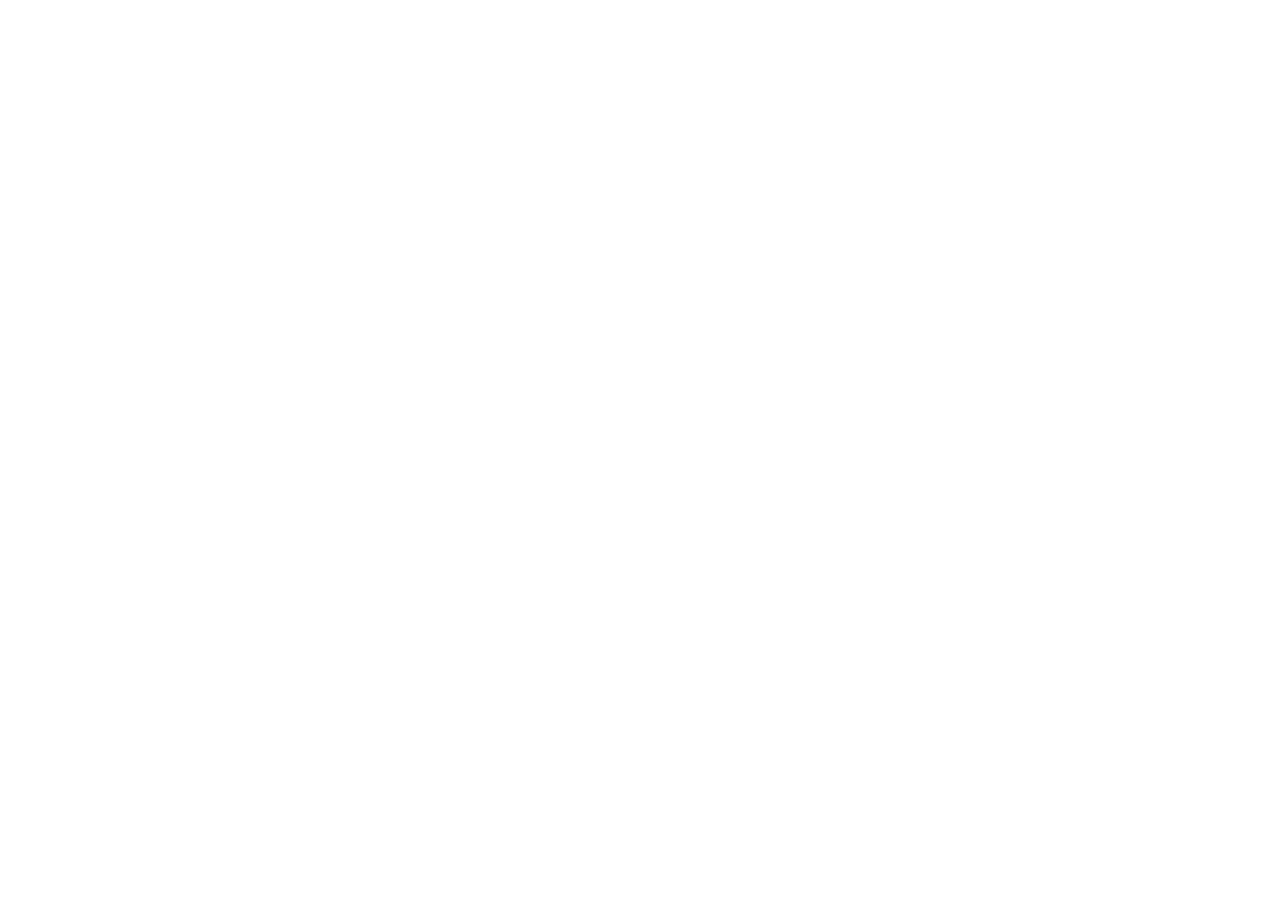
==== index.html @ 86ffbb1e "Добавляем стартовые файлы проекта" ====
<!DOCTYPE html>
<html lang="en">
<head>
    <meta charset="UTF-8">
    <meta http-equiv="X-UA-Compatible" content="IE=edge">
    <meta name="viewport" content="width=device-width, initial-scale=1.0">
    <title>Document</title>
</head>
<body>
    
</body>
</html>
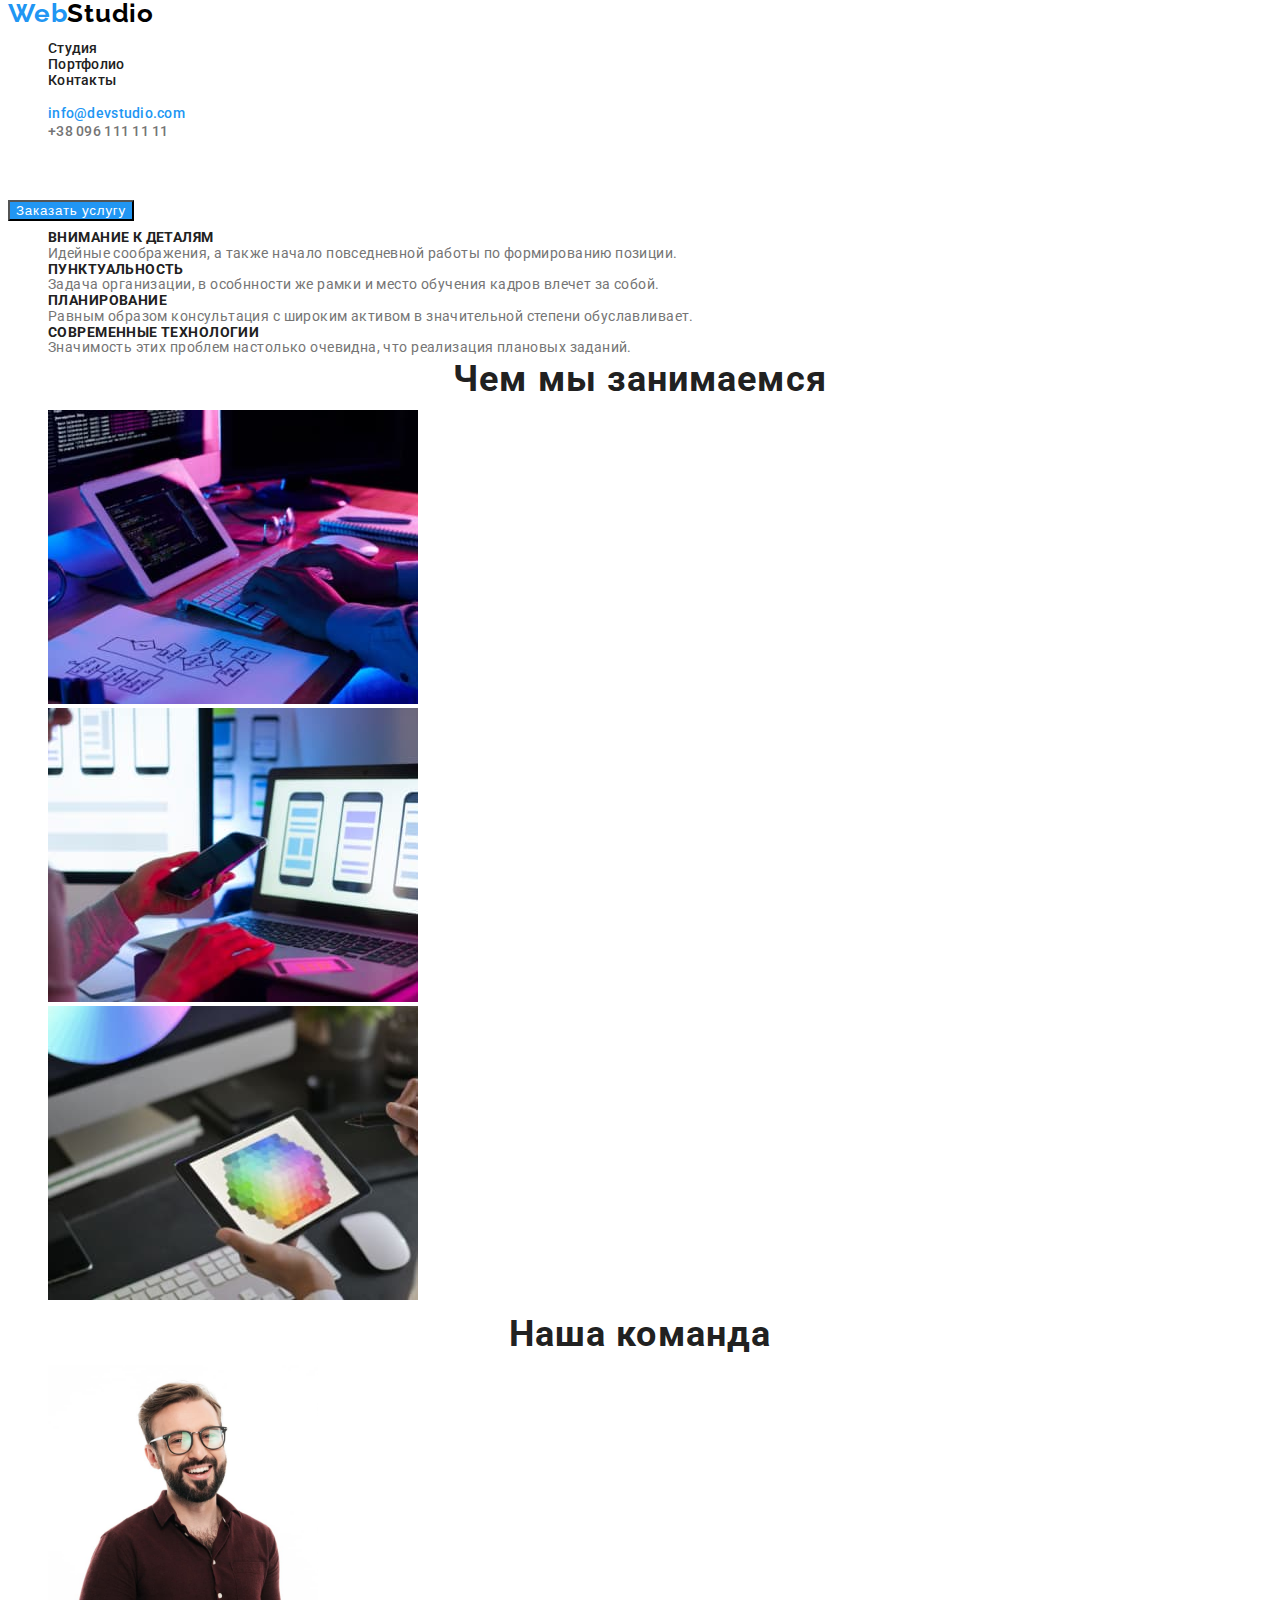
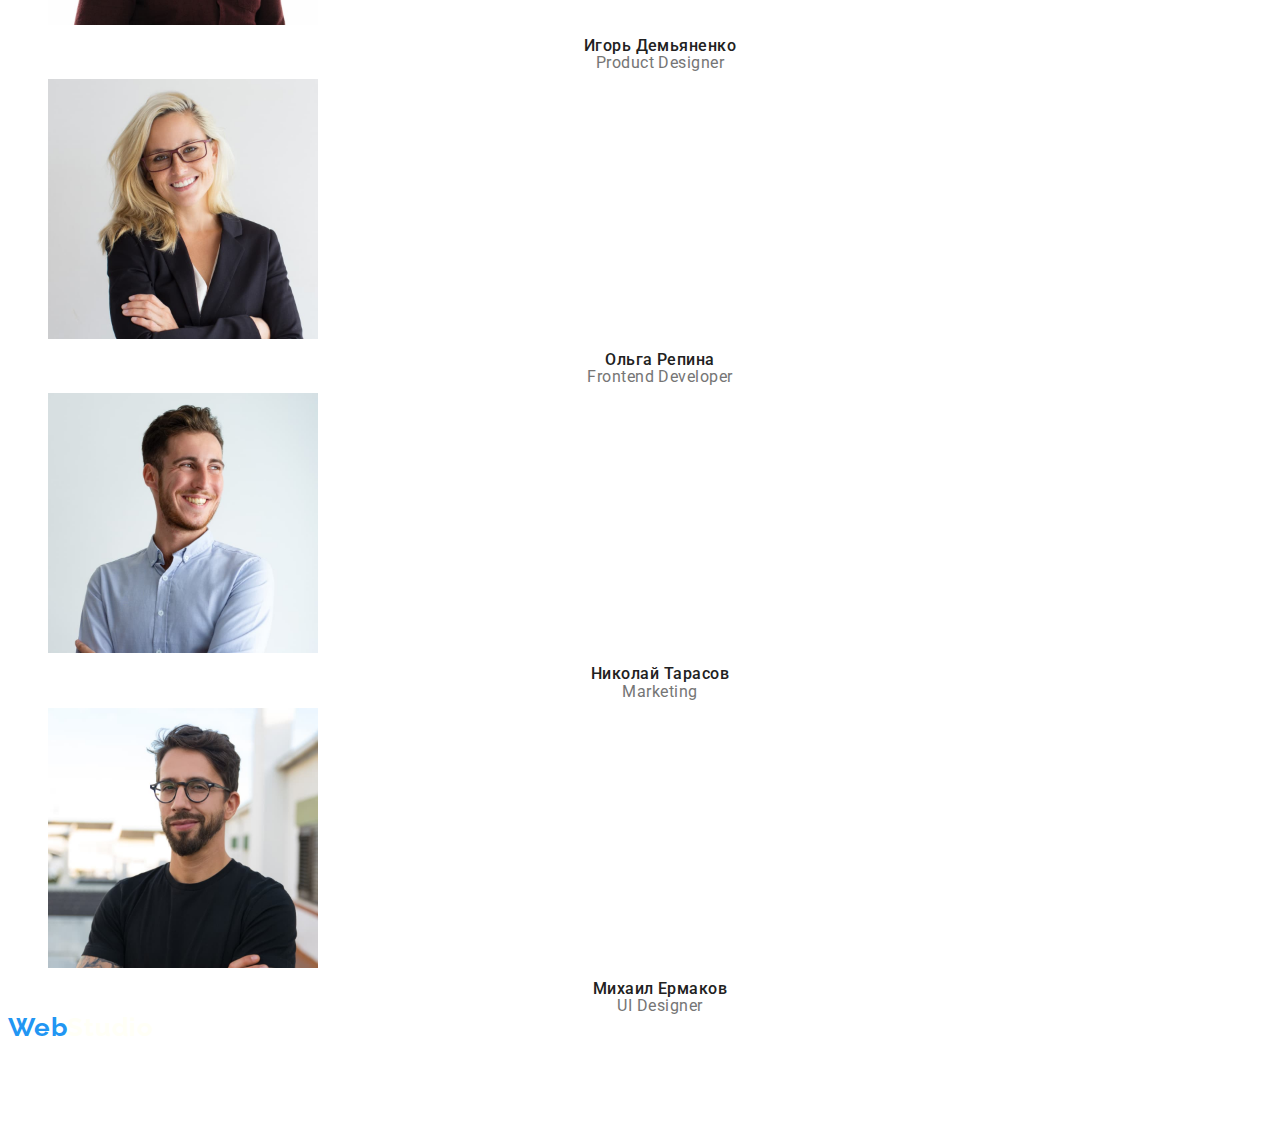
==== commit b76dba3f: "Add files via upload" ====
--- a/index.html
+++ b/index.html
@@ -1,12 +1,123 @@
-<!DOCTYPE html>
-<html lang="en">
-<head>
-    <meta charset="UTF-8">
-    <meta http-equiv="X-UA-Compatible" content="IE=edge">
-    <meta name="viewport" content="width=device-width, initial-scale=1.0">
-    <title>Document</title>
-</head>
-<body>
-    
-</body>
+
+<!DOCTYPE html>
+<html lang="RU">
+    <head>
+        <meta charset="UTF-8">
+        <meta http-equiv="X-UA-Compatible" content="IE=edge">
+        <meta name="viewport" content="width=device-width, initial-scale=1.0">
+        <title>Document</title>
+        <link rel="preconnect" href="https://fonts.googleapis.com">
+        <link rel="preconnect" href="https://fonts.gstatic.com" crossorigin>
+        <link href="https://fonts.googleapis.com/css2?family=Raleway:wght@700&family=Roboto:wght@400;500;700;900&display=swap" rel="stylesheet">
+        <link rel="stylesheet" href="./css/styles.css" />
+    </head>
+    
+    <body>
+        <!--HEADER--> 
+        <header class="page-header"> 
+            <nav class="page-nav">
+            <a href=""  class="logo">
+                <span class="logotipe">Web</span><span class="logotipp">Studio</span> 
+            </a>
+            <ul class="menu-li">
+                <li class="" ><a class="menu-li" href="./index.html">Студия</a></li>
+                <li class="" ><a class="menu-li" href="./portfolio.html">Портфолио</a></li>
+                <li class="" ><a class="menu-li" href="">Контакты</a></li>
+            </ul>
+            </nav>
+            <ul>
+            <li><a class="contact-maill" href="mailto:info@devstudio.com">info@devstudio.com</a></li>
+            <li><a class="contact-phoun-number" href="tel:+38096111111">+38 096 111 11 11</a></li>
+            </ul> 
+        </header>
+        <!--HEADER-->
+        <main>
+            <!--HERO-->
+            <div>
+                <h1 class="page-title">Эффективные решения 
+                    для вашего бизнеса</h1>
+                <button  class="modal-btn" type="button">Заказать услугу</button>
+            </div>
+            <section class="hero ">
+            <h2 hidden> Наши достоинства</h2>
+            <ul class="">
+                <li class="">
+                    <h3 class="rel">Внимание к деталям</h3>
+                    <p class="tel">Идейные соображения, а также начало повседневной работы по формированию позиции.</p>
+                </li>
+                <li>
+                    <h3 class="rel">Пунктуальность</h3>
+                    <p class="tel">Задача организации, в особнности же рамки и место обучения кадров влечет за собой.</p>
+                </li>
+                <li class="">
+                    <h3 class="rel">Планирование</h3>
+                    <p class="tel">Равным образом консультация с широким активом в значительной степени обуславливает.</p>
+                </li>
+                <li class="">
+                    <h3 class="rel">Современные технологии</h3>
+                    <p class="tel">Значимость этих проблем настолько очевидна, что реализация плановых заданий.</p>
+                </li>
+            </ul>
+            </section>
+            <section>
+                <h2 class="work">Чем мы занимаемся</h2>
+                <ul>
+                    <li class="photo1">
+                    <img src="./images/whatarewedoing/list.jpg" alt="пишет письмо" width="370"  height="294"/>
+                    </li>
+                    <li class="photo2">
+                    <img src="./images/whatarewedoing/nout.jpg" alt="работает на ноутбуке" width="370"  height="294"/>
+                    </li>
+                    <li class="photo3">
+                    <img src="./images/whatarewedoing/pl.jpg" alt="работает на плашете" width="370"  height="294"/>
+                    </li>
+                </ul>
+            </section>
+            <!--HERO-->
+            <!--ABOUT-->
+            <section>
+                <h2 class="team">Наша команда</h2>
+                <ul>
+                    <li class="">
+                        <img src="./images/ourteam/img-3.jpg" alt="фото Игорь Демьяненко" width="270" height="260"/>
+                     <h3 class="suptitle">Игорь Демьяненко</h3>
+                         <p  class="suptitles" lang="en">Product Designer</p>
+                    </li>
+                    <li class=""><img src="./images/ourteam/img-4.jpg" alt="фото Ольга Репина" width="270"  height="260"/>
+                         <h3 class="suptitle">Ольга Репина</h3>
+                         <p  class="suptitles" lang="en">Frontend Developer</p>
+                    </li>
+                    <li class=""><img src="./images/ourteam/img-5.jpg" alt="фото Николай Тарасов " width="270" height="260"/>
+                        <h3 class="suptitle">Николай Тарасов</h3>
+                        <p  class="suptitles" lang="en">Marketing</p>
+                    </li>
+                    <li class="">
+                        <img src="./images/ourteam/img-6.jpg" alt="фото Михаил Ермаков" width="270" height="260"/>
+                    <h3 class="suptitle">Михаил Ермаков</h3>
+                         <p  class="suptitles" lang="en">UI Designer</p>
+                    </li>
+                   
+                </ul>
+            </section>
+           <!--ABOUT-->
+        </main>
+        <!--FOOTER-->
+        <footer>
+                <a id="logo"  href="">
+                    <span class="logotipe">Web</span><span class="logotips">Studio</span> 
+                </a>
+            <address>
+                <ul class="">
+                    <li><a class="cl" href="">г. Киев, пр-т Леси Украинки, 26</a>
+                </li>
+                    <li><a class="cl" href="mailto:info@example.com">info@example.com </a>
+                </li>
+                    <li><a class="cl" href="tel:+380991111111">+38 099 111 11 11</a>
+                </li>
+                </ul>
+    
+            </address>
+        </footer>
+      <!--FOOTER-->
+    </body>
 </html>--- a/css/styles.css
+++ b/css/styles.css
@@ -0,0 +1,259 @@
+/* ul, 
+ol {
+    list-style: none;
+} */
+
+a {
+    text-decoration: none;
+}
+
+.list {
+    list-style: none;
+}
+li {
+    list-style-type:none
+}
+/*======================================HEADER*/
+.menu-link:hover,
+.menu-link:focus {
+    color: var(--accent-color) 
+}
+
+.logotipe {
+    font-family: 'Raleway';
+    font-weight: 700;
+    font-size: 26px;
+    line-height: 1.19px; 
+    letter-spacing: 0.03em;
+    color: #0474cf;
+}
+
+.logotipp {
+    font-family: 'Raleway';
+    font-weight: 700;
+    font-size: 26px;
+    line-height: 1.19px; 
+    letter-spacing: 0.03em;
+    
+    color: #010101;
+}
+
+
+.menu-li {
+    font-family: 'Roboto';
+font-weight: 500;
+font-size: 14px;
+line-height: 16px;
+letter-spacing: 0.02em;
+
+color: #212121;
+}
+.menu-li:hover,
+.menu-li:focus {
+    color: #2196F3;
+}
+.contact-phoun-number {
+    font-family: 'Roboto';
+font-weight: 500;
+font-size: 14px;
+line-height: 1.14px;
+letter-spacing: 0.02em;
+
+color: #757575;
+}
+ .menu-link list {
+    font-family: 'Roboto';
+    font-weight: 500;
+    font-size: 14px;
+    line-height: 1.14px;
+    letter-spacing: 0.02em;
+    color: #0c0e10;
+}
+
+.contact-maill { 
+    font-family: 'Roboto';
+    font-weight: 500;
+    font-size: 14px;
+    line-height: 1.14px;
+    letter-spacing: 0.02em;
+    
+    color: #2196F3;
+    
+
+}
+/*======================================/HEADER*/
+/*--------------------------------------HERO--*/
+.page-title {
+    font-family: 'Roboto';
+font-weight: 900;
+font-size: 44px;
+line-height: 1.36px;
+/* or 136% */
+
+text-align: center;
+letter-spacing: 0.06em;
+text-transform: uppercase;
+
+color: #ffffff;
+}
+.modal-btn {
+    display: flex;
+    align-items: center;
+    text-align: center;
+    letter-spacing: 0.06em;
+    background: #2196F3;
+    color: #FFFFFF;
+}
+
+.rel {
+    font-family: 'Roboto';
+font-weight: 700;
+font-size: 14px;
+line-height: 1.71px;
+letter-spacing: 0.03em;
+text-transform: uppercase;
+
+color: #212121;
+}
+.tel {
+    font-family: 'Roboto';
+font-weight: 400;
+font-size: 14px;
+line-height: 1.71px;
+
+letter-spacing: 0.03em;
+
+color: #757575;
+}
+.work {
+    font-family: 'Roboto';
+font-weight: 700;
+font-size: 36px;
+line-height: 1.16px;
+text-align: center;
+letter-spacing: 0.03em;
+
+color: #212121;
+}
+/*-----------------------------------/HERO--*/
+
+ /*----------------------------------ABOUT--*/
+.suptitle {
+    font-family: 'Roboto';
+font-weight: 500;
+font-size: 16px;
+line-height: 1.18px;
+text-align: center;
+letter-spacing: 0.03em;
+
+color: #212121;
+}
+.suptitles {
+    font-family: 'Roboto';
+font-weight: 400;
+font-size: 16px;
+line-height: 1.18px;
+/* identical to box height */
+
+text-align: center;
+letter-spacing: 0.03em;
+
+color: #757575;
+}
+
+.team {
+    font-family: 'Roboto';
+font-weight: 700;
+font-size: 36px;
+line-height: 1.16px;
+text-align: center;
+letter-spacing: 0.03em;
+
+color: #212121;
+}
+
+.produkt {
+    font-family: 'Roboto';
+font-weight: 400;
+font-size: 16px;
+line-height: 1.19px;
+/* identical to box height */
+
+text-align: center;
+letter-spacing: 0.03em;
+
+color: #757575;
+}
+
+.olga {
+    font-family: 'Roboto';
+font-weight: 500;
+font-size: 16px;
+line-height: 1.19px;
+/* identical to box height */
+
+text-align: center;
+letter-spacing: 0.03em;
+
+color: #212121;
+}
+
+.nik {
+    font-family: 'Roboto';
+font-weight: 500;
+font-size: 16px;
+line-height: 1.19px;
+/* identical to box height */
+
+text-align: center;
+letter-spacing: 0.03em;
+
+color: #212121;
+}
+
+.mih {
+    font-family: 'Roboto';
+font-weight: 500;
+font-size: 16px;
+line-height: 1.19px;
+/* identical to box height */
+
+text-align: center;
+letter-spacing: 0.03em;
+
+color: #212121;
+}
+/*----------------------------------/ABOUT--*/
+
+.logotipe {
+    font-family: 'Raleway';
+    font-weight: 700;
+    font-size: 26px;
+    line-height: 1.19px; 
+    letter-spacing: 0.03em;
+    
+    color:#2196F3;
+
+}
+.logotips {
+    font-family: 'Raleway';
+    font-weight: 700;
+    font-size: 26px;
+    line-height: 1.19px; 
+    letter-spacing: 0.03em;
+    
+    color:rgb(255, 255, 246);
+}
+
+.cl {
+    font-family: 'Roboto';
+font-weight: 400;
+font-size: 14px;
+line-height: 24px;
+/* or 171% */
+
+letter-spacing: 0.03em;
+
+color: rgba(255, 255, 255, 0.6);
+}
+/*---------------------------------/FOOTER--*/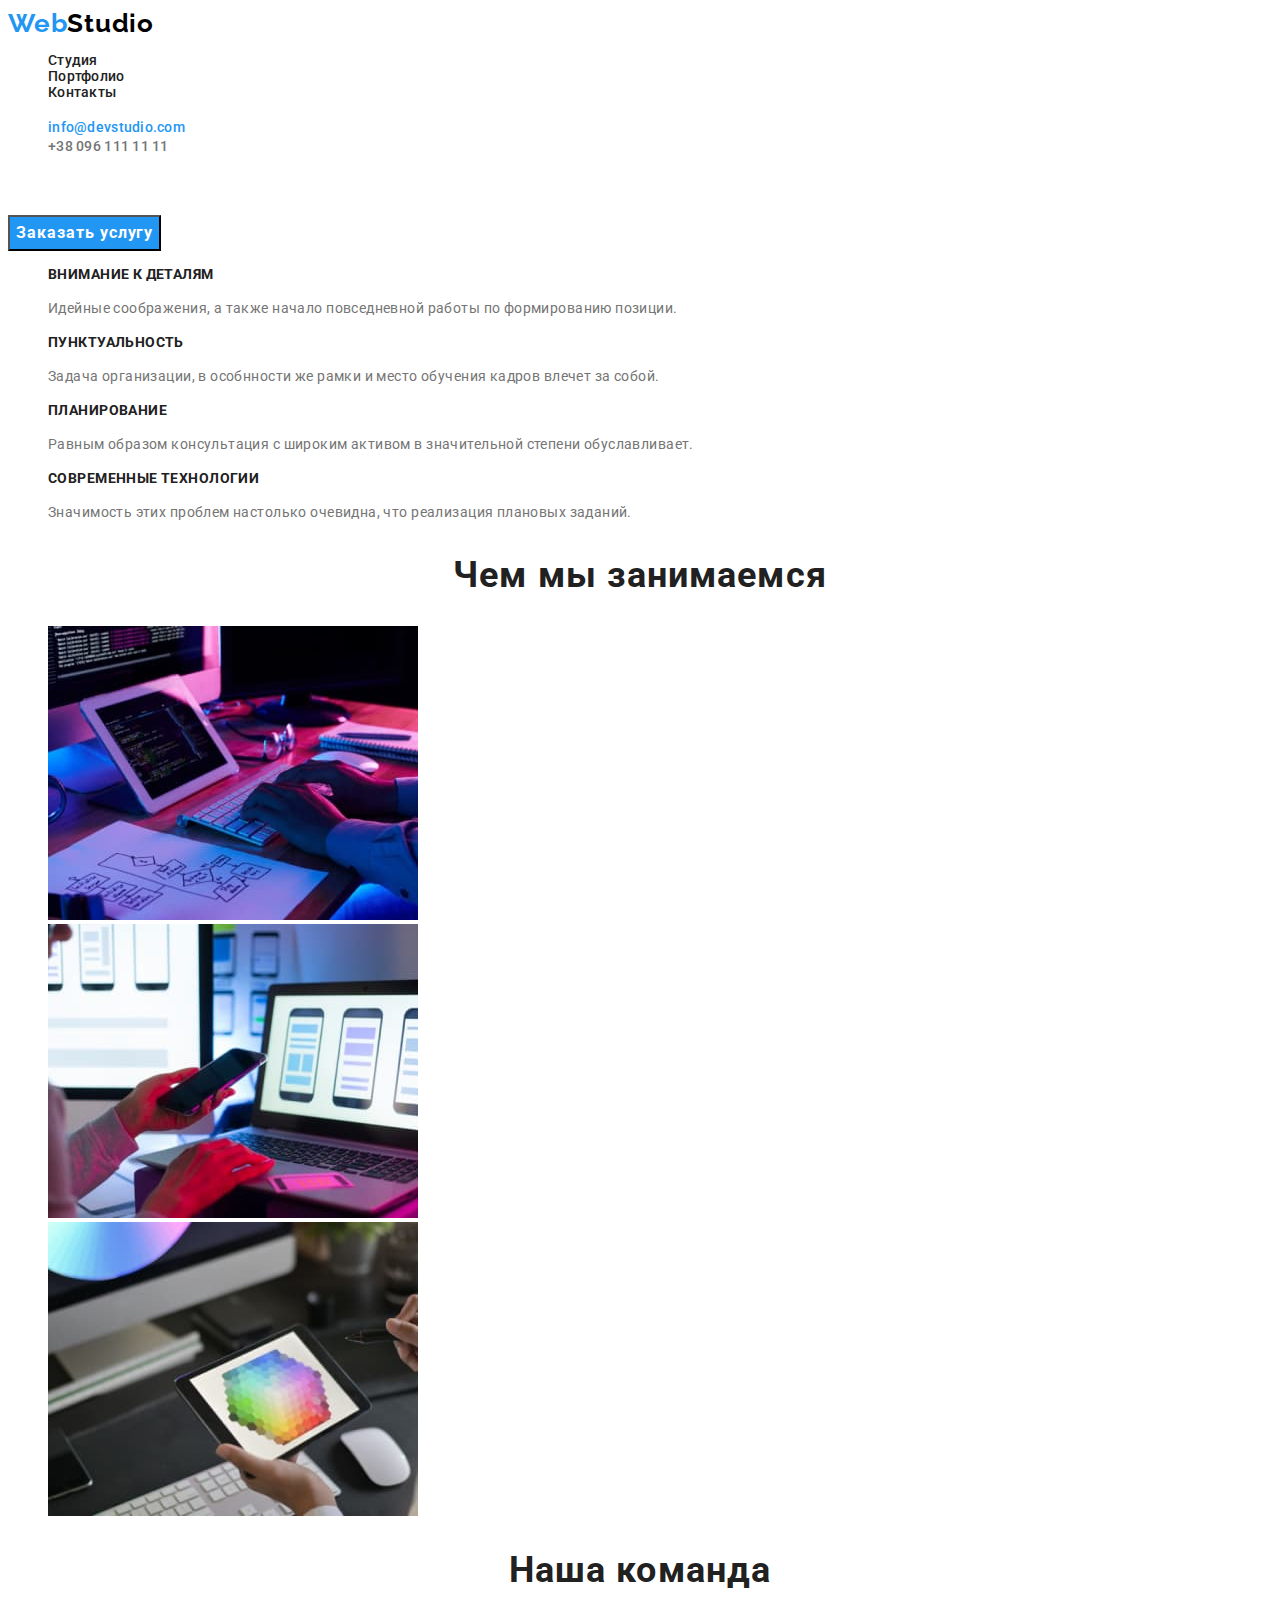
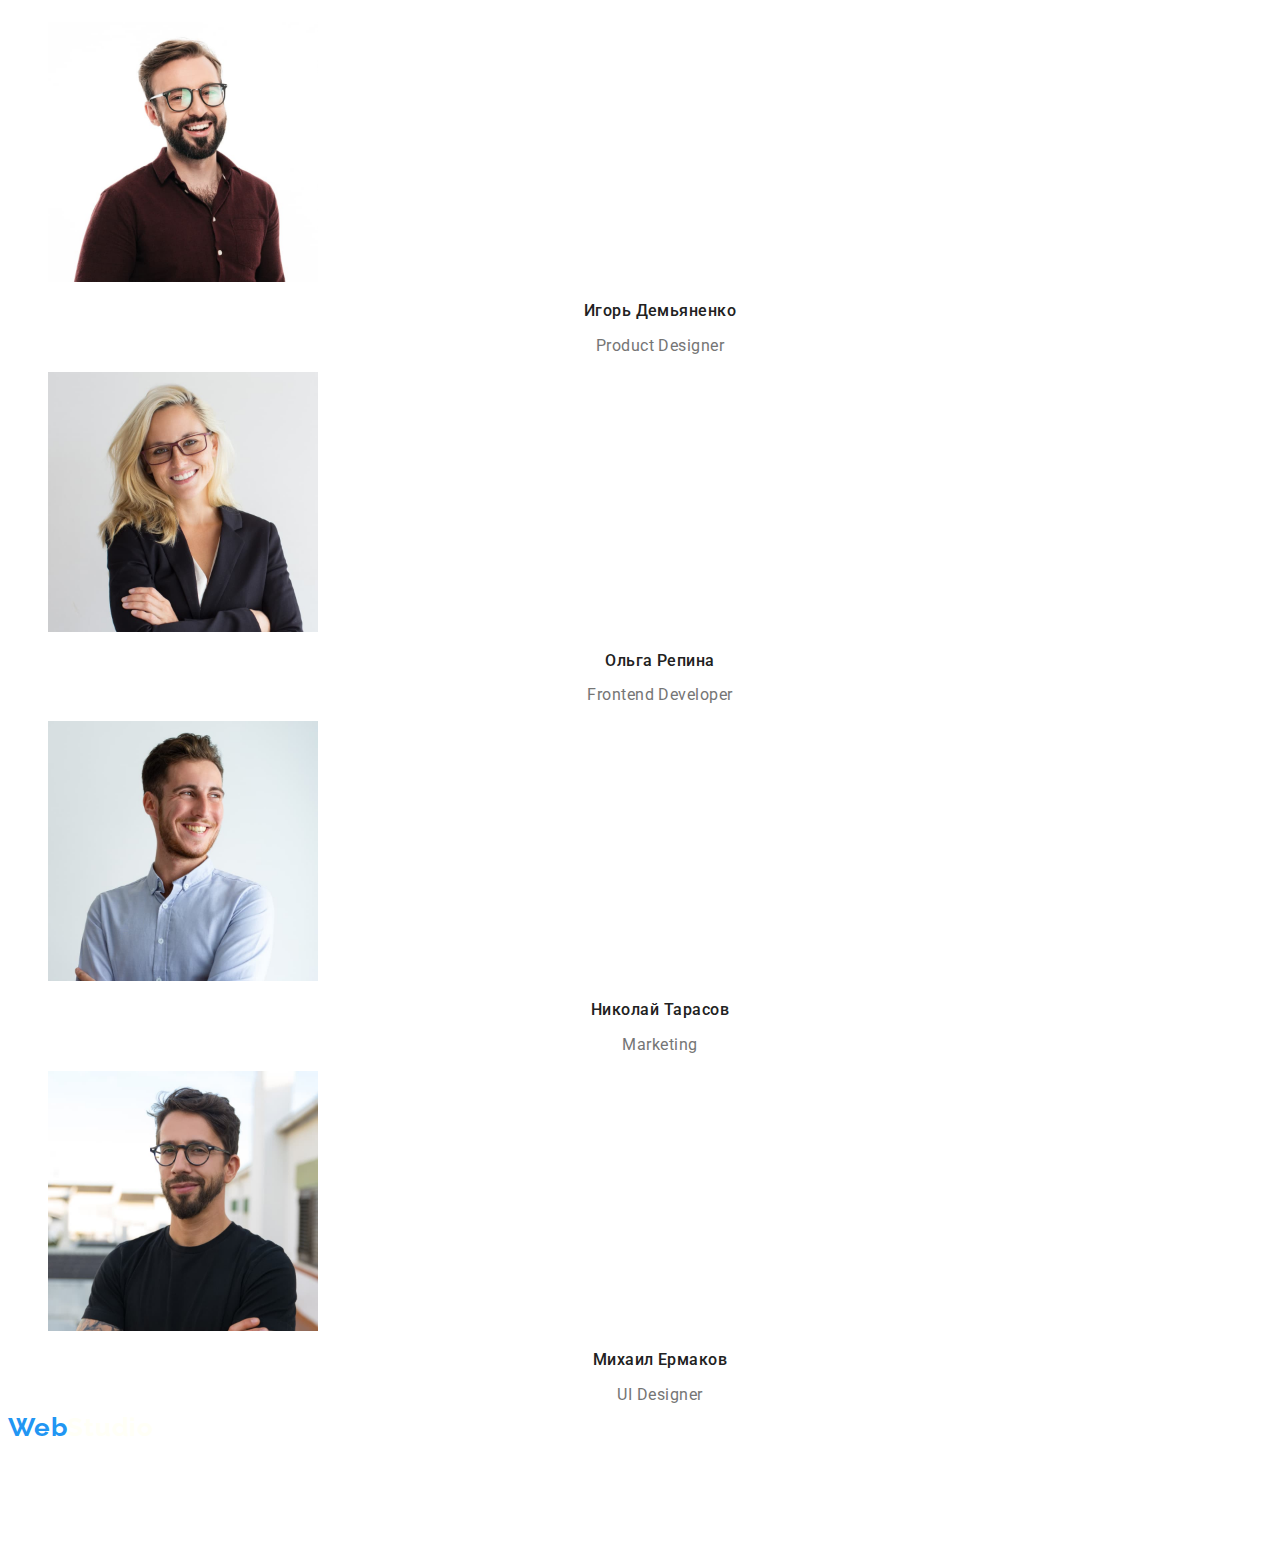
==== commit e65f33a6: "Add files via upload" ====
--- a/index.html
+++ b/index.html
@@ -33,12 +33,11 @@
         <!--HEADER-->
         <main>
             <!--HERO-->
-            <div>
-                <h1 class="page-title">Эффективные решения 
-                    для вашего бизнеса</h1>
+          <div>
+                <h1 class="page-title">Эффективные решения для вашего бизнеса</h1>
                 <button  class="modal-btn" type="button">Заказать услугу</button>
             </div>
-            <section class="hero ">
+         <section class="hero">
             <h2 hidden> Наши достоинства</h2>
             <ul class="">
                 <li class="">
--- a/css/styles.css
+++ b/css/styles.css
@@ -6,6 +6,16 @@
 a {
     text-decoration: none;
 }
+body {
+    font-family: 'Roboto', sans-serif;
+}
+
+:root {
+    --knob-color: #2196F3;
+    --text-color: #212121;;
+    --whitey-color: #FFFFFF;
+    --mail-color:  #757575; 
+}
 
 .list {
     list-style: none;
@@ -13,6 +23,10 @@
 li {
     list-style-type:none
 }
+.cl {
+    font-style: normal;
+}
+
 /*======================================HEADER*/
 .menu-link:hover,
 .menu-link:focus {
@@ -23,16 +37,16 @@
     font-family: 'Raleway';
     font-weight: 700;
     font-size: 26px;
-    line-height: 1.19px; 
-    letter-spacing: 0.03em;
-    color: #0474cf;
+    line-height: 1.2; 
+    letter-spacing: 0.03em;
+    color:var(--knob-color)
 }
 
 .logotipp {
     font-family: 'Raleway';
     font-weight: 700;
     font-size: 26px;
-    line-height: 1.19px; 
+    line-height: 1.2; 
     letter-spacing: 0.03em;
     
     color: #010101;
@@ -40,29 +54,29 @@
 
 
 .menu-li {
-    font-family: 'Roboto';
+    font-family: 'Roboto', sans-serif;
 font-weight: 500;
 font-size: 14px;
-line-height: 16px;
+line-height: 1.14;
 letter-spacing: 0.02em;
 
-color: #212121;
+color:var(--text-color);
 }
 .menu-li:hover,
 .menu-li:focus {
-    color: #2196F3;
+    color: var(--knob-color);
 }
 .contact-phoun-number {
-    font-family: 'Roboto';
+    font-family: 'Roboto', sans-serif;
 font-weight: 500;
 font-size: 14px;
 line-height: 1.14px;
 letter-spacing: 0.02em;
 
-color: #757575;
+color:var(--mail-color);
 }
  .menu-link list {
-    font-family: 'Roboto';
+    font-family: 'Roboto', sans-serif;
     font-weight: 500;
     font-size: 14px;
     line-height: 1.14px;
@@ -71,20 +85,18 @@
 }
 
 .contact-maill { 
-    font-family: 'Roboto';
+    font-family: 'Roboto', sans-serif ;
     font-weight: 500;
     font-size: 14px;
     line-height: 1.14px;
     letter-spacing: 0.02em;
     
-    color: #2196F3;
-    
-
+    color: var(--knob-color);
 }
 /*======================================/HEADER*/
 /*--------------------------------------HERO--*/
 .page-title {
-    font-family: 'Roboto';
+    font-family: 'Roboto', sans-serif;
 font-weight: 900;
 font-size: 44px;
 line-height: 1.36px;
@@ -94,163 +106,157 @@
 letter-spacing: 0.06em;
 text-transform: uppercase;
 
-color: #ffffff;
+color: var(--whitey-color);
 }
 .modal-btn {
-    display: flex;
-    align-items: center;
-    text-align: center;
-    letter-spacing: 0.06em;
-    background: #2196F3;
-    color: #FFFFFF;
+    font-family: 'Roboto', sans-serif;
+   font-weight: 700;
+    font-size: 16px;
+   line-height: 1.87;
+   letter-spacing: 0.06em;
+   background-color:  #2196F3;
+   color: var(--whitey-color);
+   cursor: pointer;
+   /*color:#FFFFFFF;*/
 }
 
 .rel {
-    font-family: 'Roboto';
+    font-family: 'Roboto', sans-serif;
 font-weight: 700;
 font-size: 14px;
-line-height: 1.71px;
+line-height: 1.14;
 letter-spacing: 0.03em;
 text-transform: uppercase;
 
-color: #212121;
+color: var(--text-color);
 }
 .tel {
-    font-family: 'Roboto';
+    font-family: 'Roboto', sans-serif;
 font-weight: 400;
 font-size: 14px;
-line-height: 1.71px;
-
-letter-spacing: 0.03em;
-
-color: #757575;
-}
+line-height: 1.71;
+
+letter-spacing: 0.03em;
+
+color: var(--mail-color);
+}
+
 .work {
-    font-family: 'Roboto';
+    font-family: 'Roboto', sans-serif;
 font-weight: 700;
 font-size: 36px;
-line-height: 1.16px;
-text-align: center;
-letter-spacing: 0.03em;
-
-color: #212121;
+line-height: 1.16;
+text-align: center;
+letter-spacing: 0.03em;
+
+color: var(--text-color);
 }
 /*-----------------------------------/HERO--*/
 
  /*----------------------------------ABOUT--*/
 .suptitle {
-    font-family: 'Roboto';
+    font-family: 'Roboto', sans-serif;
 font-weight: 500;
 font-size: 16px;
-line-height: 1.18px;
-text-align: center;
-letter-spacing: 0.03em;
-
-color: #212121;
+line-height: 1.18;
+text-align: center;
+letter-spacing: 0.03em;
+
+color: var(--text-color);
 }
 .suptitles {
-    font-family: 'Roboto';
+    font-family: 'Roboto', sans-serif;
+font-size: 16px;
+line-height: 1.18;
+/* identical to box height */
+
+text-align: center;
+letter-spacing: 0.03em;
+
+color: var(--mail-color);
+}
+
+.team {
+    font-family: 'Roboto', sans-serif;
+font-size: 36px;
+line-height: 1.16;
+text-align: center;
+letter-spacing: 0.03em;
+
+color: var(--text-color);
+}
+
+.produkt {
+    font-family: 'Roboto', sans-serif;
+font-size: 16px;
+line-height: 1.19px;
+/* identical to box height */
+
+text-align: center;
+letter-spacing: 0.03em;
+
+color: var(--mail-color);
+}
+
+.olga {
+    font-family: 'Roboto', sans-serif;
+font-size: 16px;
+line-height: 1.19;
+/* identical to box height */
+
+text-align: center;
+letter-spacing: 0.03em;
+
+color: var(--knob-color);
+}
+
+.nik {
+    font-family: 'Roboto', sans-serif;
+font-size: 16px;
+line-height: 1.19;
+/* identical to box height */
+
+text-align: center;
+letter-spacing: 0.03em;
+
+color: var(--text-color);
+}
+
+.mih {
+    font-family: 'Roboto', sans-serif;
+font-size: 16px;
+line-height: 1.19;
+/* identical to box height */
+
+text-align: center;
+letter-spacing: 0.03em;
+
+color: var(--text-color);
+}
+/*----------------------------------/ABOUT--*/
+
+.logotipe {
+    font-family: 'Raleway', sans-serif;
+    font-weight: 700;
+    font-size: 26px;
+    line-height: 1.19px; 
+    letter-spacing: 0.03em;
+    color:var(--knob-color);
+}
+.logotips {
+    font-family: 'Raleway', sans-serif;
+    font-weight: 700;
+    font-size: 26px;
+    line-height: 1.19px; 
+    letter-spacing: 0.03em;
+    color:rgb(255, 255, 246);
+}
+
+.cl {
+    font-family: 'Roboto', sans-serif;
 font-weight: 400;
-font-size: 16px;
-line-height: 1.18px;
-/* identical to box height */
-
-text-align: center;
-letter-spacing: 0.03em;
-
-color: #757575;
-}
-
-.team {
-    font-family: 'Roboto';
-font-weight: 700;
-font-size: 36px;
-line-height: 1.16px;
-text-align: center;
-letter-spacing: 0.03em;
-
-color: #212121;
-}
-
-.produkt {
-    font-family: 'Roboto';
-font-weight: 400;
-font-size: 16px;
-line-height: 1.19px;
-/* identical to box height */
-
-text-align: center;
-letter-spacing: 0.03em;
-
-color: #757575;
-}
-
-.olga {
-    font-family: 'Roboto';
-font-weight: 500;
-font-size: 16px;
-line-height: 1.19px;
-/* identical to box height */
-
-text-align: center;
-letter-spacing: 0.03em;
-
-color: #212121;
-}
-
-.nik {
-    font-family: 'Roboto';
-font-weight: 500;
-font-size: 16px;
-line-height: 1.19px;
-/* identical to box height */
-
-text-align: center;
-letter-spacing: 0.03em;
-
-color: #212121;
-}
-
-.mih {
-    font-family: 'Roboto';
-font-weight: 500;
-font-size: 16px;
-line-height: 1.19px;
-/* identical to box height */
-
-text-align: center;
-letter-spacing: 0.03em;
-
-color: #212121;
-}
-/*----------------------------------/ABOUT--*/
-
-.logotipe {
-    font-family: 'Raleway';
-    font-weight: 700;
-    font-size: 26px;
-    line-height: 1.19px; 
-    letter-spacing: 0.03em;
-    
-    color:#2196F3;
-
-}
-.logotips {
-    font-family: 'Raleway';
-    font-weight: 700;
-    font-size: 26px;
-    line-height: 1.19px; 
-    letter-spacing: 0.03em;
-    
-    color:rgb(255, 255, 246);
-}
-
-.cl {
-    font-family: 'Roboto';
-font-weight: 400;
 font-size: 14px;
 line-height: 24px;
-/* or 171% */
 
 letter-spacing: 0.03em;
 
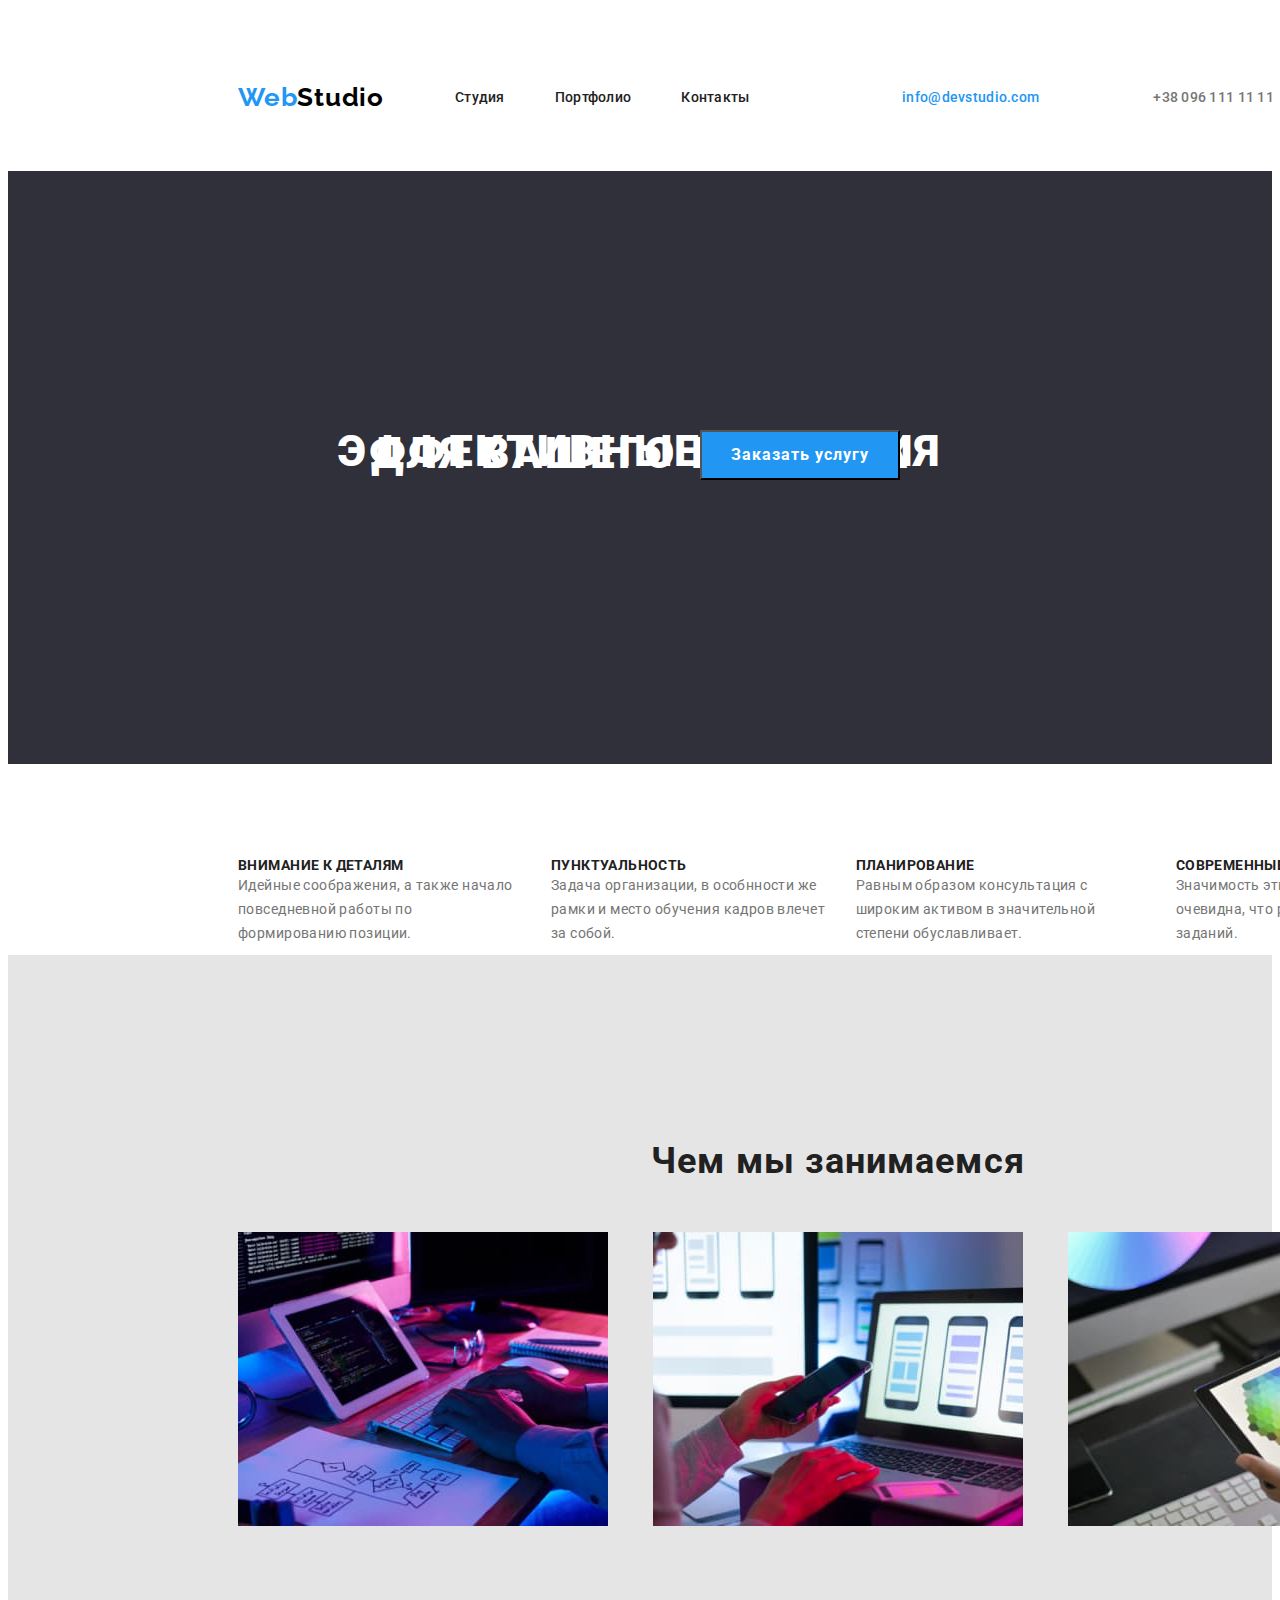
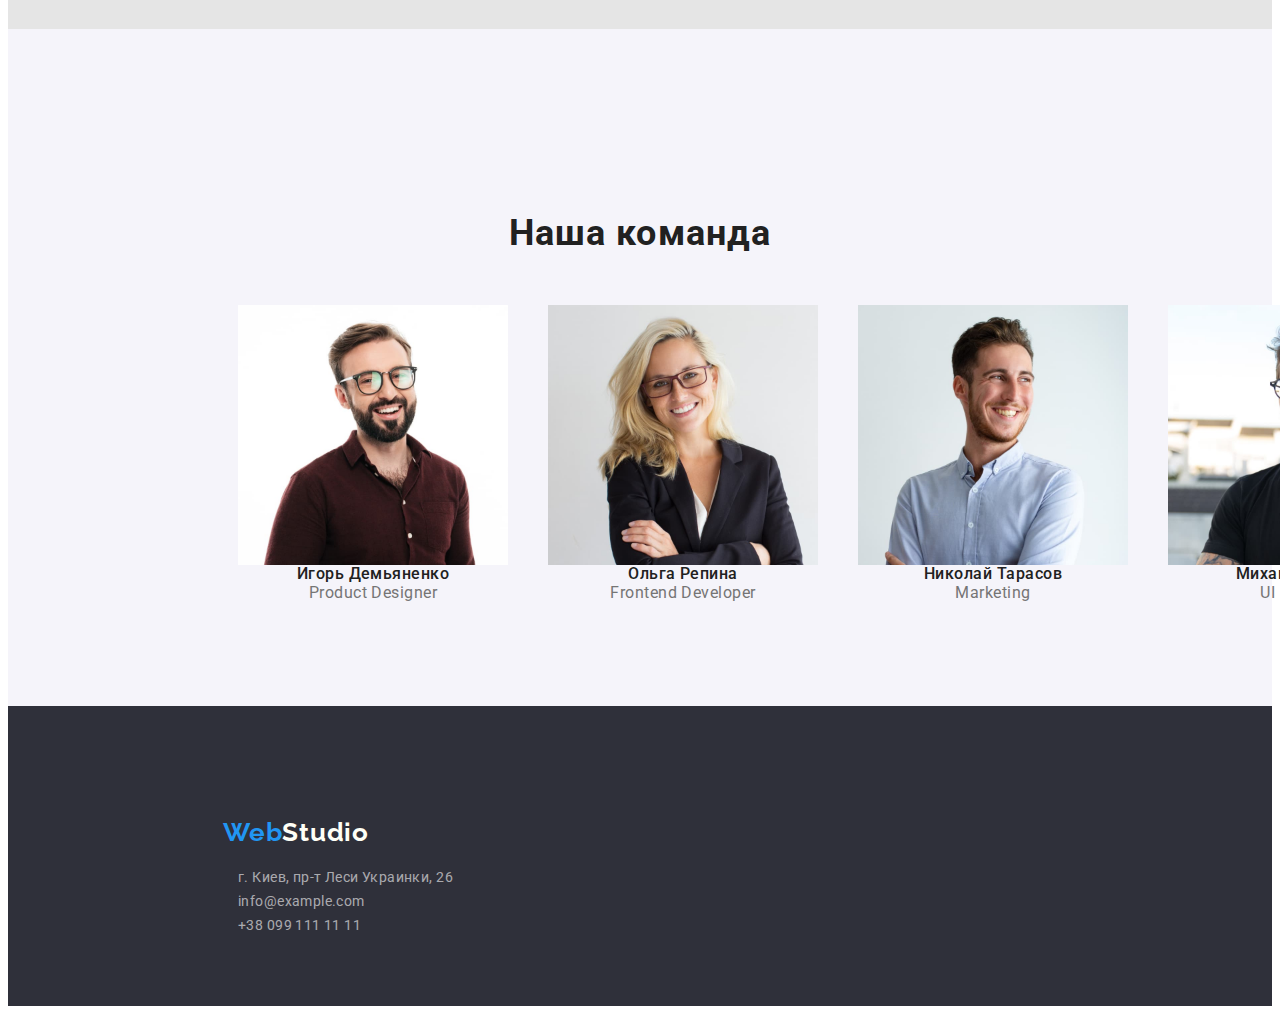
==== commit 3ab2d4b9: "Add files via upload" ====
--- a/index.html
+++ b/index.html
@@ -15,31 +15,33 @@
     <body>
         <!--HEADER--> 
         <header class="page-header"> 
+            <div class="container page-header-container">
             <nav class="page-nav">
             <a href=""  class="logo">
                 <span class="logotipe">Web</span><span class="logotipp">Studio</span> 
             </a>
             <ul class="menu-li">
-                <li class="" ><a class="menu-li" href="./index.html">Студия</a></li>
-                <li class="" ><a class="menu-li" href="./portfolio.html">Портфолио</a></li>
-                <li class="" ><a class="menu-li" href="">Контакты</a></li>
+                <li class="menu-item"><a class="menu-li" href="./index.html">Студия</a></li>
+                <li class="menu-item"><a class="menu-li" href="./portfolio.html">Портфолио</a></li>
+                <li class="menu-item"><a class="menu-li" href="">Контакты</a></li>
             </ul>
-            </nav>
-            <ul>
-            <li><a class="contact-maill" href="mailto:info@devstudio.com">info@devstudio.com</a></li>
-            <li><a class="contact-phoun-number" href="tel:+38096111111">+38 096 111 11 11</a></li>
-            </ul> 
+           </nav>
+            <ul class="contact">
+            <li class="contact"><a class="contact-maill" href="mailto:info@devstudio.com">info@devstudio.com</a></li>
+            <li class="contact"><a class="contact-phoun-number" href="tel:+38096111111">+38 096 111 11 11</a></li>
+            </ul>
+        </div>
         </header>
-        <!--HEADER-->
         <main>
             <!--HERO-->
-          <div>
+            <section class="hero">
                 <h1 class="page-title">Эффективные решения для вашего бизнеса</h1>
-                <button  class="modal-btn" type="button">Заказать услугу</button>
-            </div>
-         <section class="hero">
+               <button  class="modal-btn" type="button">Заказать услугу</button>
+            </section> 
+         <section>
             <h2 hidden> Наши достоинства</h2>
-            <ul class="">
+            <div class="container">
+            <ul class="text">
                 <li class="">
                     <h3 class="rel">Внимание к деталям</h3>
                     <p class="tel">Идейные соображения, а также начало повседневной работы по формированию позиции.</p>
@@ -57,10 +59,12 @@
                     <p class="tel">Значимость этих проблем настолько очевидна, что реализация плановых заданий.</p>
                 </li>
             </ul>
+            </div>
             </section>
-            <section>
+            <section class="photoss">
+                <div class="container">
                 <h2 class="work">Чем мы занимаемся</h2>
-                <ul>
+                <ul class="cont-photo">
                     <li class="photo1">
                     <img src="./images/whatarewedoing/list.jpg" alt="пишет письмо" width="370"  height="294"/>
                     </li>
@@ -71,42 +75,48 @@
                     <img src="./images/whatarewedoing/pl.jpg" alt="работает на плашете" width="370"  height="294"/>
                     </li>
                 </ul>
+                </div>
             </section>
             <!--HERO-->
             <!--ABOUT-->
-            <section>
+            <section class="employes-section section" id="out-team">
                 <h2 class="team">Наша команда</h2>
-                <ul>
-                    <li class="">
+                <div class="container">
+                    <ul class="employes">
+                    <li class="employes-card">
                         <img src="./images/ourteam/img-3.jpg" alt="фото Игорь Демьяненко" width="270" height="260"/>
                      <h3 class="suptitle">Игорь Демьяненко</h3>
                          <p  class="suptitles" lang="en">Product Designer</p>
                     </li>
-                    <li class=""><img src="./images/ourteam/img-4.jpg" alt="фото Ольга Репина" width="270"  height="260"/>
+                    <li class="employes-card"><img src="./images/ourteam/img-4.jpg" alt="фото Ольга Репина" width="270"  height="260"/>
                          <h3 class="suptitle">Ольга Репина</h3>
                          <p  class="suptitles" lang="en">Frontend Developer</p>
                     </li>
-                    <li class=""><img src="./images/ourteam/img-5.jpg" alt="фото Николай Тарасов " width="270" height="260"/>
+                    <li class="employes-card"><img src="./images/ourteam/img-5.jpg" alt="фото Николай Тарасов " width="270" height="260"/>
                         <h3 class="suptitle">Николай Тарасов</h3>
                         <p  class="suptitles" lang="en">Marketing</p>
                     </li>
-                    <li class="">
+                    <li class="employes-card">
                         <img src="./images/ourteam/img-6.jpg" alt="фото Михаил Ермаков" width="270" height="260"/>
                     <h3 class="suptitle">Михаил Ермаков</h3>
                          <p  class="suptitles" lang="en">UI Designer</p>
                     </li>
                    
                 </ul>
+            </div>
             </section>
            <!--ABOUT-->
         </main>
         <!--FOOTER-->
-        <footer>
+        <footer class="footer">
+            <section class="end">
+                <div class="containers">
                 <a id="logo"  href="">
                     <span class="logotipe">Web</span><span class="logotips">Studio</span> 
                 </a>
-            <address>
-                <ul class="">
+            </div>
+            <address class="">
+                <ul class="container">
                     <li><a class="cl" href="">г. Киев, пр-т Леси Украинки, 26</a>
                 </li>
                     <li><a class="cl" href="mailto:info@example.com">info@example.com </a>
@@ -116,6 +126,7 @@
                 </ul>
     
             </address>
+        </section>
         </footer>
       <!--FOOTER-->
     </body>
--- a/css/styles.css
+++ b/css/styles.css
@@ -8,6 +8,13 @@
 }
 body {
     font-family: 'Roboto', sans-serif;
+}
+.container {
+    width: 1200px;
+    margin-left: auto;
+    margin-right: auto;
+    padding-left: 15px;
+    padding-right: 15px;
 }
 
 :root {
@@ -16,7 +23,16 @@
     --whitey-color: #FFFFFF;
     --mail-color:  #757575; 
 }
-
+h1, h2, h3, p {
+    margin-top:0;
+    margin-bottom:0;
+    margin-left: 0;
+}
+ul, ol {
+    margin-top: 0;
+    margin-bottom: 0;
+    padding-left: 0;
+}
 .list {
     list-style: none;
 }
@@ -26,11 +42,43 @@
 .cl {
     font-style: normal;
 }
+img {
+    display: block;
+}
 
 /*======================================HEADER*/
+
+.page-header {
+    padding-top: 25px;
+    border-width: 0 0 1rem 0;
+    border: #ececec;
+}
+.page-header-container {
+    display: flex;
+    align-items: center;
+    justify-content: space-between;
+}
+
+.page-nav {
+    display: flex;
+    align-items: center;
+}
+.contact {
+    display: flex;
+    margin-right: 50px;
+    padding: 32px;
+}
+
+.menu-li {
+    display: flex;
+    align-items: center;
+}
 .menu-link:hover,
 .menu-link:focus {
     color: var(--accent-color) 
+}
+.logo {
+    margin-right: 71px;
 }
 
 .logotipe {
@@ -52,6 +100,11 @@
     color: #010101;
 }
 
+.menu-item:not(:last-child) {
+    margin-right: 50px;
+
+}
+
 
 .menu-li {
     font-family: 'Roboto', sans-serif;
@@ -59,6 +112,7 @@
 font-size: 14px;
 line-height: 1.14;
 letter-spacing: 0.02em;
+margin-left: auto;
 
 color:var(--text-color);
 }
@@ -72,8 +126,9 @@
 font-size: 14px;
 line-height: 1.14px;
 letter-spacing: 0.02em;
-
+margin-left: auto;
 color:var(--mail-color);
+
 }
  .menu-link list {
     font-family: 'Roboto', sans-serif;
@@ -95,18 +150,46 @@
 }
 /*======================================/HEADER*/
 /*--------------------------------------HERO--*/
+.text {
+
+ display: flex;
+ justify-content: space-between;
+ gap: 30px;
+ padding-top: 94px;
+}
+.photoss {
+    padding-top: 186px;
+    padding-bottom: 94px;
+    margin-left: 215;
+    background: #E5E5E5;
+}
+.cont-photo {
+    display: flex;
+    justify-content: space-between;
+}
 .page-title {
-    font-family: 'Roboto', sans-serif;
+font-family: 'Roboto', sans-serif;
 font-weight: 900;
 font-size: 44px;
 line-height: 1.36px;
-/* or 136% */
 
 text-align: center;
 letter-spacing: 0.06em;
 text-transform: uppercase;
-
 color: var(--whitey-color);
+
+max-width: 696px;
+margin-left: auto;
+margin-right: auto;
+margin-bottom: 30px;
+}
+
+
+.hero {
+    padding-top: 280px;
+    padding-bottom: 280px;
+    background: #2F303A;
+
 }
 .modal-btn {
     font-family: 'Roboto', sans-serif;
@@ -118,6 +201,11 @@
    color: var(--whitey-color);
    cursor: pointer;
    /*color:#FFFFFFF;*/
+   position: absolute; 
+   width: 200px;
+   height: 50px;
+   left: 700px;
+   top: 430px;
 }
 
 .rel {
@@ -150,10 +238,16 @@
 letter-spacing: 0.03em;
 
 color: var(--text-color);
+margin-bottom: 50px;
 }
 /*-----------------------------------/HERO--*/
 
  /*----------------------------------ABOUT--*/
+.employes-section {
+    padding-top: 184px;
+    padding-bottom: 94px;
+    background: #F5F4FA;
+}
 .suptitle {
     font-family: 'Roboto', sans-serif;
 font-weight: 500;
@@ -174,6 +268,11 @@
 letter-spacing: 0.03em;
 
 color: var(--mail-color);
+}
+.employes {
+    display: flex;
+    flex-wrap: wrap;
+    justify-content: space-between;
 }
 
 .team {
@@ -184,6 +283,7 @@
 letter-spacing: 0.03em;
 
 color: var(--text-color);
+margin-bottom: 50px;
 }
 
 .produkt {
@@ -234,6 +334,22 @@
 color: var(--text-color);
 }
 /*----------------------------------/ABOUT--*/
+
+.footer {
+    padding-top: 60px;
+    padding-bottom: 60px;
+    background: #2F303A;
+}
+.container {
+    margin-left: 215px;
+    margin-bottom: 9px;
+}
+.containers {
+    margin-top: 60px;
+    margin-bottom: 20px;
+    margin-left: 215px;
+}
+
 
 .logotipe {
     font-family: 'Raleway', sans-serif;
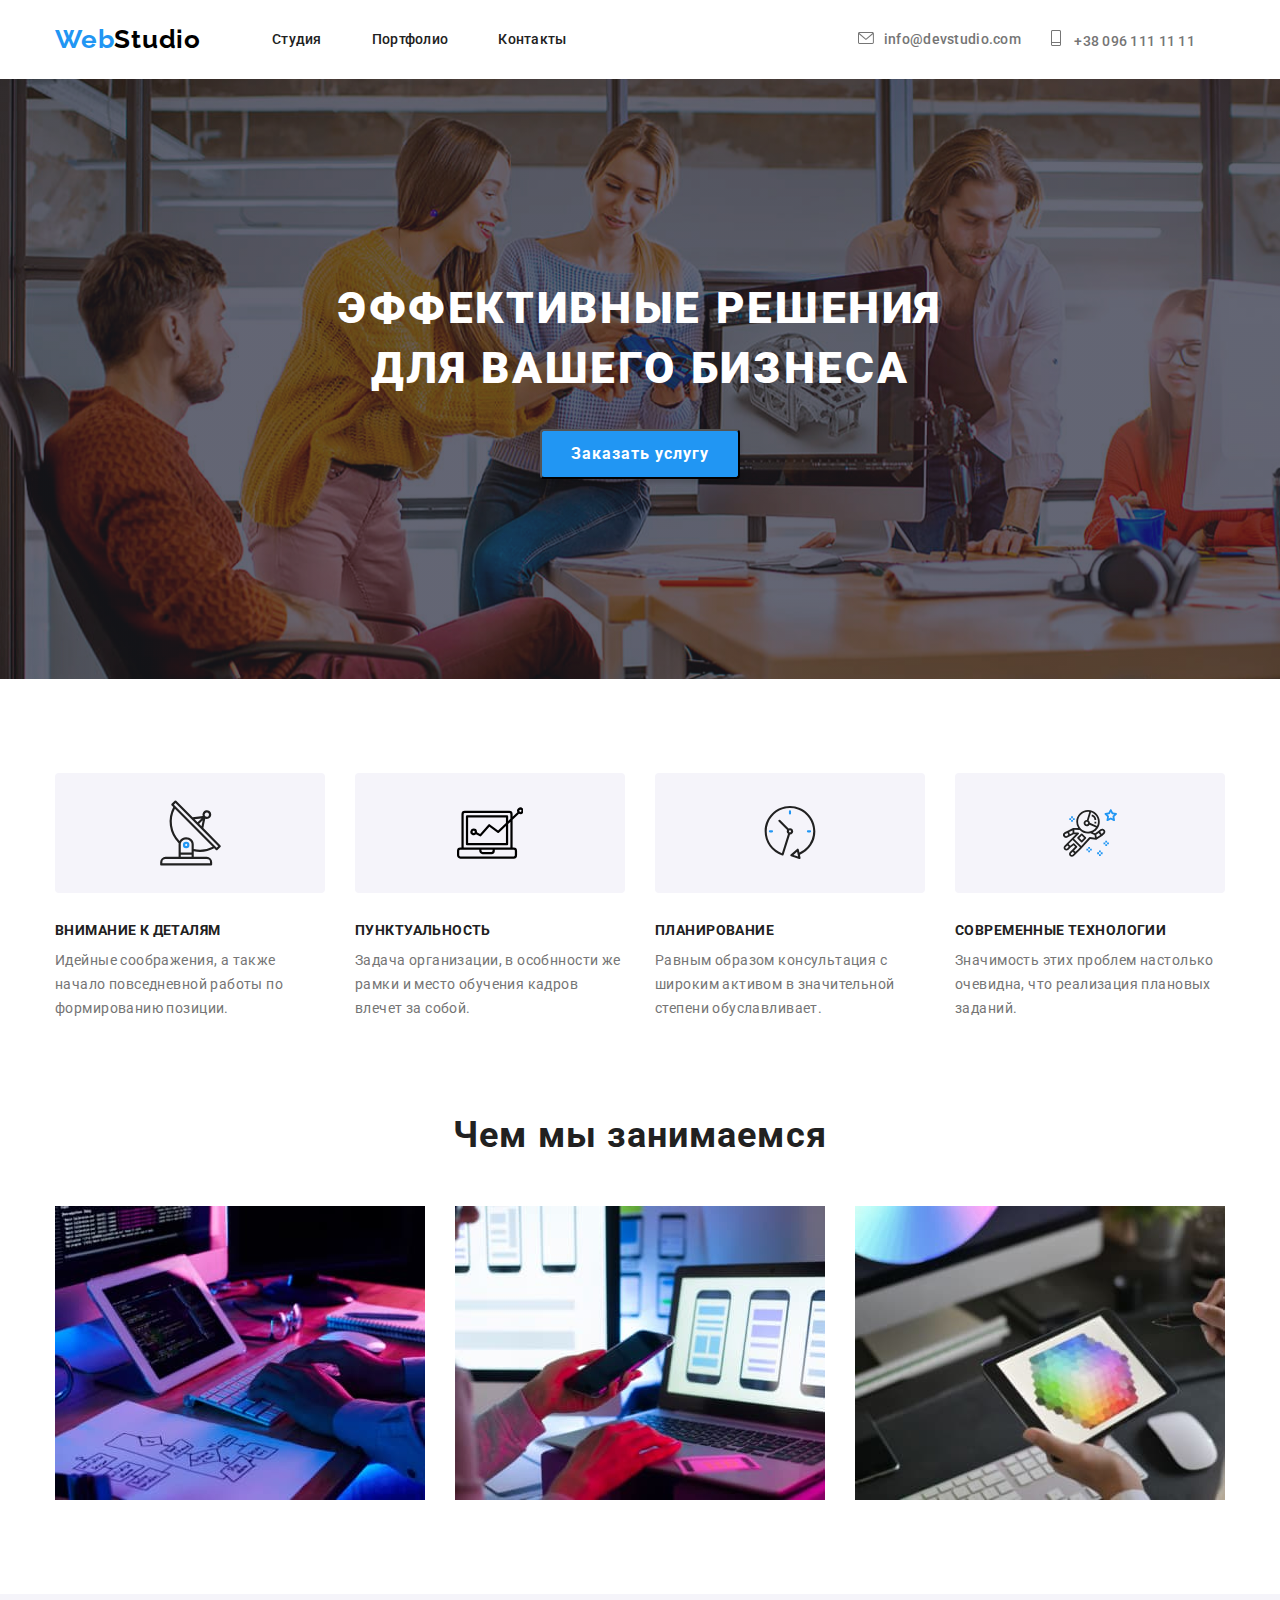
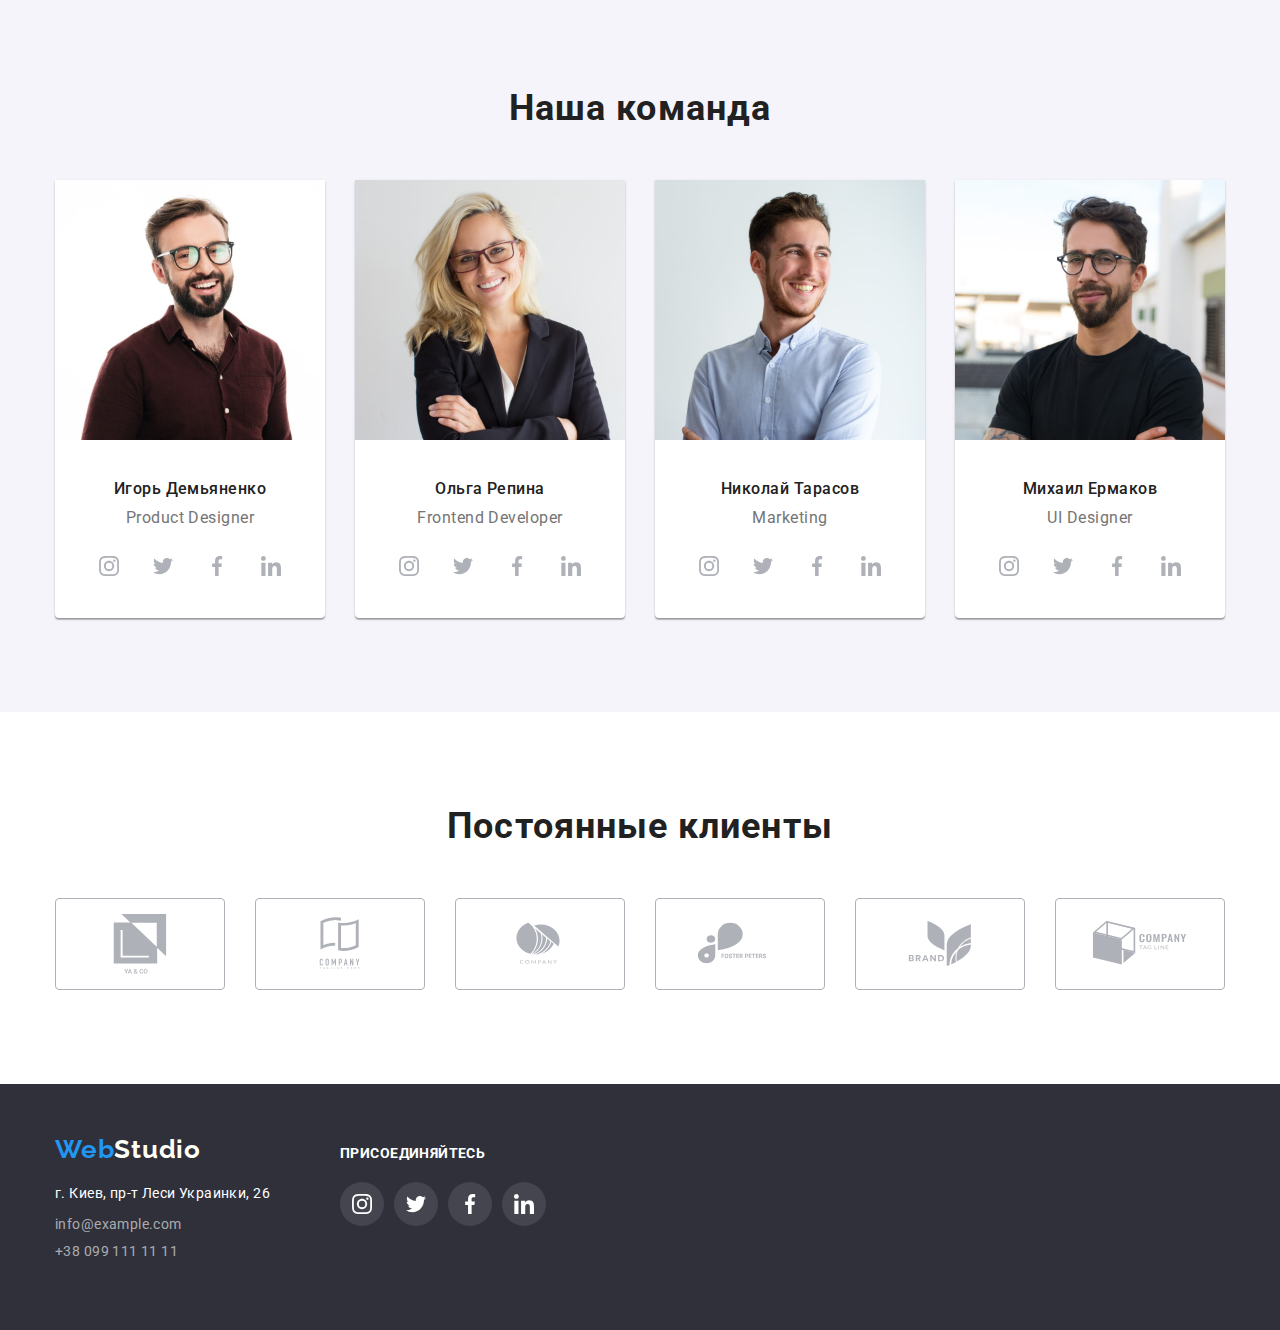
==== commit 47c34faf: "Add files via upload" ====
--- a/index.html
+++ b/index.html
@@ -9,6 +9,7 @@
         <link rel="preconnect" href="https://fonts.googleapis.com">
         <link rel="preconnect" href="https://fonts.gstatic.com" crossorigin>
         <link href="https://fonts.googleapis.com/css2?family=Raleway:wght@700&family=Roboto:wght@400;500;700;900&display=swap" rel="stylesheet">
+        <link rel="stylesheet" href="https://cdn.jsdelivr.net/npm/modern-normalize@1.1.0/modern-normalize.min.css">
         <link rel="stylesheet" href="./css/styles.css" />
     </head>
     
@@ -26,35 +27,75 @@
                 <li class="menu-item"><a class="menu-li" href="">Контакты</a></li>
             </ul>
            </nav>
-            <ul class="contact">
-            <li class="contact"><a class="contact-maill" href="mailto:info@devstudio.com">info@devstudio.com</a></li>
-            <li class="contact"><a class="contact-phoun-number" href="tel:+38096111111">+38 096 111 11 11</a></li>
-            </ul>
+           <ul class="contact">
+            <li class="contact-m">
+                <a class="contact-maill"  href="mailto:info@devstudio.com">
+                    info@devstudio.com
+                    <div class="contact-maill-cont">
+                        <svg class="contact-maill-svg" width="16px" height="12px">
+                            <use href="./images/mail-tel/symbol-defs.svg#icon-mailll1"></use>
+                        </svg>
+        
+                       </div>
+                </a>
+            </li>
+            <li class="contact-m">
+                <a class="contact-maill"  href="tel:+38096111111">
+                <div class="contact-maill-cont">
+                    <svg class="contact-maill-svg" width="10px" height="16px">
+                        <use href="./images/mail-tel/symbol-defs.svg#icon-telefo1"></use>
+                    </svg>
+                    +38 096 111 11 11
+                </div>
+            </a>
+        </li>
+            </ul> 
         </div>
         </header>
         <main>
             <!--HERO-->
             <section class="hero">
-                <h1 class="page-title">Эффективные решения для вашего бизнеса</h1>
+               <h1 class="page-title">Эффективные решения для вашего бизнеса</h1>
                <button  class="modal-btn" type="button">Заказать услугу</button>
             </section> 
-         <section>
+         <section class="text1">
             <h2 hidden> Наши достоинства</h2>
             <div class="container">
             <ul class="text">
-                <li class="">
+                
+                <li class="ol-rel-tel">
+                    <div class="satellite">
+                    <svg class="obraz" width="65" height="70">
+                        <use href="./images/svg1/symbol-defs.svg#icon-antenna"></use>
+                    </svg>
+                    </div>
                     <h3 class="rel">Внимание к деталям</h3>
                     <p class="tel">Идейные соображения, а также начало повседневной работы по формированию позиции.</p>
                 </li>
-                <li>
+                <li class="ol-rel-tel">
+                    <div class="satellite">
+                        <svg class="obraz" width="66" height="70">
+                            <use href="./images/svg1/symbol-defs.svg#icon-vector"></use>
+                        </svg>
+                        </div>
                     <h3 class="rel">Пунктуальность</h3>
                     <p class="tel">Задача организации, в особнности же рамки и место обучения кадров влечет за собой.</p>
                 </li>
-                <li class="">
+                <li class="ol-rel-tel">
+                    <div class="satellite">
+                        <svg class="obraz" width="70" height="53">
+                            <use href="./images/svg1/symbol-defs.svg#icon-lock"></use>
+                        </svg>
+                        </div>
                     <h3 class="rel">Планирование</h3>
                     <p class="tel">Равным образом консультация с широким активом в значительной степени обуславливает.</p>
                 </li>
-                <li class="">
+                <li class="ol-rel-tel">
+                    <div class="satellite">
+                        <svg class="obraz" width="54" height="66">
+                            <use href="./images/svg1/symbol-defs.svg#icon-astronaut"></use>
+                        </svg>
+                        </div>
                     <h3 class="rel">Современные технологии</h3>
                     <p class="tel">Значимость этих проблем настолько очевидна, что реализация плановых заданий.</p>
                 </li>
@@ -85,48 +126,269 @@
                     <ul class="employes">
                     <li class="employes-card">
                         <img src="./images/ourteam/img-3.jpg" alt="фото Игорь Демьяненко" width="270" height="260"/>
-                     <h3 class="suptitle">Игорь Демьяненко</h3>
+                        <div class="name-position">
+                        <h3 class="suptitle">Игорь Демьяненко</h3>
                          <p  class="suptitles" lang="en">Product Designer</p>
+                         <ul class="social-list">
+                         <li class="social-list-item">
+                            <a href="" class="social-list-link">
+                                <svg class="social-list-icon" width="20" height="20">
+                                    <use href="./images/svg1-2-3/symbol-defs.svg#icon-instagram-2"></use>
+                                </svg>
+                            </a>
+                            </li>
+                            <li class="social-list-item">
+                                <a href="" class="social-list-link">
+                                    <svg class="social-list-icon" width="20" height="20">
+                                        <use href="./images/svg1-2-3/symbol-defs.svg#icon-twitter-1"></use>
+                                    </svg>
+                                </a>
+                            </li>
+                            <li class="social-list-item">
+                                <a href="" class="social-list-link" >
+                                    <svg class="social-list-icon" width="20" height="20">
+                                        <use href="./images/svg1-2-3/symbol-defs.svg#icon-facebook-1"></use>
+                                    </svg>
+                                </a>
+                            </li>
+                            <li class="social-list-item">
+                                <a href="" class="social-list-link"  >
+                                    <svg class="social-list-icon" width="20" height="20">
+                                        <use href="./images/svg1-2-3/symbol-defs.svg#icon-linkedin-1"></use>
+                                    </svg>
+                                </a>
+                            </li>
+                        </ul>
+                        </div>
                     </li>
                     <li class="employes-card"><img src="./images/ourteam/img-4.jpg" alt="фото Ольга Репина" width="270"  height="260"/>
-                         <h3 class="suptitle">Ольга Репина</h3>
+                         <div class="name-position">
+                        <h3 class="suptitle">Ольга Репина</h3>
                          <p  class="suptitles" lang="en">Frontend Developer</p>
+                         <ul class="social-list">
+                            <li class="social-list-item">
+                               <a href="" class="social-list-link">
+                                   <svg class="social-list-icon" width="20" height="20">
+                                       <use href="./images/svg1-2-3/symbol-defs.svg#icon-instagram-2"></use>
+                                   </svg>
+                               </a>
+                               </li>
+                               <li class="social-list-item">
+                                   <a href="" class="social-list-link">
+                                       <svg class="social-list-icon" width="20" height="20">
+                                           <use href="./images/svg1-2-3/symbol-defs.svg#icon-twitter-1"></use>
+                                       </svg>
+                                   </a>
+                               </li>
+                               <li class="social-list-item">
+                                   <a href="" class="social-list-link" >
+                                       <svg class="social-list-icon" width="20" height="20">
+                                           <use href="./images/svg1-2-3/symbol-defs.svg#icon-facebook-1"></use>
+                                       </svg>
+                                   </a>
+                               </li>
+                               <li class="social-list-item">
+                                   <a href="" class="social-list-link"  >
+                                       <svg class="social-list-icon" width="20" height="20">
+                                           <use href="./images/svg1-2-3/symbol-defs.svg#icon-linkedin-1"></use>
+                                       </svg>
+                                   </a>
+                               </li>
+                           </ul>
+                        </div>
                     </li>
                     <li class="employes-card"><img src="./images/ourteam/img-5.jpg" alt="фото Николай Тарасов " width="270" height="260"/>
+                        <div class="name-position">
                         <h3 class="suptitle">Николай Тарасов</h3>
                         <p  class="suptitles" lang="en">Marketing</p>
+                        <ul class="social-list">
+                            <li class="social-list-item">
+                               <a href="" class="social-list-link">
+                                   <svg class="social-list-icon" width="20" height="20">
+                                       <use href="./images/svg1-2-3/symbol-defs.svg#icon-instagram-2"></use>
+                                   </svg>
+                               </a>
+                               </li>
+                               <li class="social-list-item">
+                                   <a href="" class="social-list-link">
+                                       <svg class="social-list-icon" width="20" height="20">
+                                           <use href="./images/svg1-2-3/symbol-defs.svg#icon-twitter-1"></use>
+                                       </svg>
+                                   </a>
+                               </li>
+                               <li class="social-list-item">
+                                   <a href="" class="social-list-link" >
+                                       <svg class="social-list-icon" width="20" height="20">
+                                           <use href="./images/svg1-2-3/symbol-defs.svg#icon-facebook-1"></use>
+                                       </svg>
+                                   </a>
+                               </li>
+                               <li class="social-list-item">
+                                   <a href="" class="social-list-link"  >
+                                       <svg class="social-list-icon" width="20" height="20">
+                                           <use href="./images/svg1-2-3/symbol-defs.svg#icon-linkedin-1"></use>
+                                       </svg>
+                                   </a>
+                               </li>
+                           </ul>
+                        </div>
                     </li>
                     <li class="employes-card">
                         <img src="./images/ourteam/img-6.jpg" alt="фото Михаил Ермаков" width="270" height="260"/>
-                    <h3 class="suptitle">Михаил Ермаков</h3>
+                         <div class="name-position">
+                        <h3 class="suptitle">Михаил Ермаков</h3>
                          <p  class="suptitles" lang="en">UI Designer</p>
+                         <ul class="social-list">
+                            <li class="social-list-item">
+                               <a href="" class="social-list-link">
+                                   <svg class="social-list-icon" width="20" height="20">
+                                       <use href="./images/svg1-2-3/symbol-defs.svg#icon-instagram-2"></use>
+                                   </svg>
+                               </a>
+                               </li>
+                               <li class="social-list-item">
+                                   <a href="" class="social-list-link">
+                                       <svg class="social-list-icon" width="20" height="20">
+                                           <use href="./images/svg1-2-3/symbol-defs.svg#icon-twitter-1"></use>
+                                       </svg>
+                                   </a>
+                               </li>
+                               <li class="social-list-item">
+                                   <a href="" class="social-list-link" >
+                                       <svg class="social-list-icon" width="20" height="20">
+                                           <use href="./images/svg1-2-3/symbol-defs.svg#icon-facebook-1"></use>
+                                       </svg>
+                                   </a>
+                               </li>
+                               <li class="social-list-item">
+                                   <a href="" class="social-list-link"  >
+                                       <svg class="social-list-icon" width="20" height="20">
+                                           <use href="./images/svg1-2-3/symbol-defs.svg#icon-linkedin-1"></use>
+                                       </svg>
+                                   </a>
+                               </li>
+                           </ul>
+                        </div>
                     </li>
                    
                 </ul>
             </div>
             </section>
-           <!--ABOUT-->
-        </main>
+            <section class="section">
+                <div class="container">
+                    <h2 class="client-title">Постоянные клиенты</h2>
+                    <ul class="client-list list">
+                        <li class="client-item">
+                            <a href="" class="client-link">
+                            <svg class="client-icon" widh="" hight="">
+                                <use href="./images/svg1-2/symbol-defs.svg#icon-group"></use>
+
+                            </svg>
+                        </a>
+                        </li>
+                        <li class="client-item">
+                            <a href="" class="client-link">
+                            <svg class="client-icon" widh="" hight="">
+                                <use href="./images/svg1-2/symbol-defs.svg#icon-Logo"></use>
+
+                            </svg>
+                        </a>
+                        </li>
+                        <li class="client-item">
+                            <a href="" class="client-link">
+                            <svg class="client-icon" widh="" hight="">
+                                <use href="./images/svg1-2/symbol-defs.svg#icon-Logo-1"></use>
+
+                            </svg>
+                        </a>
+                        </li>
+                        <li class="client-item">
+                            <a href="" class="client-link">
+                            <svg class="client-icon" widh="" hight="">
+                                <use href="./images/svg1-2/symbol-defs.svg#icon-Logo-2"></use>
+
+                            </svg>
+                        </a>
+                        </li>
+                        <li class="client-item">
+                            <a href="" class="client-link">
+                            <svg class="client-icon" widh="" hight="">
+                                <use href="./images/svg1-2/symbol-defs.svg#icon-Logo-3"></use>
+
+                            </svg>
+                        </a>
+                        </li>
+                        <li class="client-item">
+                            <a href="" class="client-link">
+                            <svg class="client-icon" widh="" hight="">
+                                <use href="./images/svg1-2/symbol-defs.svg#icon-Logo-4"></use>
+
+                            </svg>
+                        </a>
+                        </li>
+                
+                    </ul>
+
+                </div>
+            </section>
+        </main> 
+        <!--ABOUT-->
         <!--FOOTER-->
         <footer class="footer">
-            <section class="end">
-                <div class="containers">
-                <a id="logo"  href="">
+                <div class="container log">
+                    <div class=""
+                <a class="logo-footer"  href="">
                     <span class="logotipe">Web</span><span class="logotips">Studio</span> 
                 </a>
+                <address>
+                        <p class="cl13" href="">г. Киев, пр-т Леси Украинки, 26</p>
+                <ul class="list">
+                    <li class="cl2">
+                        <a class="cl" href="mailto:info@example.com">info@example.com </a>
+                </li>
+                    <li class="cl2">
+                        <a class="cl" href="tel:+380991111111">+38 099 111 11 11</a>
+                </li>
+                </ul>
+            </address>
             </div>
-            <address class="">
-                <ul class="container">
-                    <li><a class="cl" href="">г. Киев, пр-т Леси Украинки, 26</a>
-                </li>
-                    <li><a class="cl" href="mailto:info@example.com">info@example.com </a>
-                </li>
-                    <li><a class="cl" href="tel:+380991111111">+38 099 111 11 11</a>
-                </li>
-                </ul>
-    
-            </address>
-        </section>
+            <div class="social-network">
+                <h3 class="soc-foot-h3">присоединяйтесь</h3>
+                <div class="ссс">
+                <ul class="social-list-footer">
+                    <li class="social-list-items">
+                        <a href="" class="social-link-footer">
+                            <svg class="soc-icon-footer" width="20" hight="20">
+                                <use href="./images/svg1-2-3/symbol-defs.svg#icon-instagram-2"></use>
+                            </svg>
+                        </a>
+                    </li>
+                    <li class="social-list-items">
+                        <a href="" class="social-link-footer">
+                            <svg class="soc-icon-footer" width="20" hight="20">
+                                <use href="./images/svg1-2-3/symbol-defs.svg#icon-twitter-1"></use>
+                            </svg>
+                        </a>
+                    </li>
+                    <li class="social-list-items">
+                        <a href="" class="social-link-footer">
+                            <svg class="soc-icon-footer" width="20" hight="20">
+                                <use href="./images/svg1-2-3/symbol-defs.svg#icon-facebook-1"></use>
+                            </svg>
+                        </a>
+                    </li>
+                
+                <li class="social-list-items">
+                    <a href="" class="social-link-footer">
+                        <svg class="soc-icon-footer" width="20" hight="20">
+                            <use href="./images/svg1-2-3/symbol-defs.svg#icon-linkedin-1"></use>
+                        </svg>
+                    </a>
+                </li>
+              </ul>
+             </div>
+                </div>
+                </div>
         </footer>
       <!--FOOTER-->
     </body>
--- a/css/styles.css
+++ b/css/styles.css
@@ -17,7 +17,14 @@
     padding-right: 15px;
 }
 
+.section {
+    padding-top: 94px;
+    padding-bottom: 94px;
+}
+
 :root {
+    --font-family-main: 'Roboto', sans-serif;
+    --font-family-logo: 'Raleway', sans-serif;
     --knob-color: #2196F3;
     --text-color: #212121;;
     --whitey-color: #FFFFFF;
@@ -49,119 +56,177 @@
 /*======================================HEADER*/
 
 .page-header {
-    padding-top: 25px;
     border-width: 0 0 1rem 0;
     border: #ececec;
-}
-.page-header-container {
-    display: flex;
-    align-items: center;
-    justify-content: space-between;
-}
-
-.page-nav {
-    display: flex;
-    align-items: center;
-}
-.contact {
-    display: flex;
-    margin-right: 50px;
-    padding: 32px;
-}
-
-.menu-li {
-    display: flex;
-    align-items: center;
-}
-.menu-link:hover,
-.menu-link:focus {
-    color: var(--accent-color) 
-}
-.logo {
-    margin-right: 71px;
-}
-
-.logotipe {
-    font-family: 'Raleway';
-    font-weight: 700;
-    font-size: 26px;
-    line-height: 1.2; 
-    letter-spacing: 0.03em;
-    color:var(--knob-color)
-}
-
-.logotipp {
-    font-family: 'Raleway';
-    font-weight: 700;
-    font-size: 26px;
-    line-height: 1.2; 
-    letter-spacing: 0.03em;
-    
-    color: #010101;
-}
-
-.menu-item:not(:last-child) {
-    margin-right: 50px;
-
-}
-
-
-.menu-li {
-    font-family: 'Roboto', sans-serif;
-font-weight: 500;
-font-size: 14px;
-line-height: 1.14;
-letter-spacing: 0.02em;
-margin-left: auto;
-
-color:var(--text-color);
-}
-.menu-li:hover,
-.menu-li:focus {
-    color: var(--knob-color);
-}
-.contact-phoun-number {
-    font-family: 'Roboto', sans-serif;
-font-weight: 500;
-font-size: 14px;
-line-height: 1.14px;
-letter-spacing: 0.02em;
-margin-left: auto;
-color:var(--mail-color);
-
-}
- .menu-link list {
-    font-family: 'Roboto', sans-serif;
+    padding-top: 24px;
+    padding-bottom: 24px;
+}
+    .page-header-container {
+        display: flex;
+        align-items: center;
+        justify-content: space-between;
+    }
+    
+    .page-nav {
+        display: flex;
+        align-items: center;
+    }
+    .contact {
+        display: flex;
+        align-items: center;
+    }
+    
+    .contact-items :not(:last-child) {
+        margin-right: 50px;
+    }
+    
+    .contact-items {
+        display: flex;
+        flex-direction: row-reverse;
+        font-family: var(--primary-font);
+        font-style: normal;
+        font-weight: 500;
+        font-size: 14px;
+        line-height: 1.14;
+        letter-spacing: 0.02em;
+        color: #757575;
+        margin-right: 50px;
+    }
+    
+    .menu-li {
+        display: flex;
+        align-items: center;
+    }
+    .menu-link:hover,
+    .menu-link:focus {
+        color: var(--accent-color) 
+    }
+    .logo {
+        margin-right: 71px;
+    }
+    
+    .logotipe {
+        font-family: 'Raleway';
+        font-weight: 700;
+        font-size: 26px;
+        line-height: 1.2; 
+        letter-spacing: 0.03em;
+        color:var(--knob-color)
+    }
+    
+    .logotipp {
+        font-family: 'Raleway';
+        font-weight: 700;
+        font-size: 26px;
+        line-height: 1.2; 
+        letter-spacing: 0.03em;
+        
+        color: black;
+    }
+    
+    .menu-item:not(:last-child) {
+        margin-right: 50px;
+    
+    }
+    
+    
+    .menu-li {
+        font-family: 'Roboto', sans-serif;
     font-weight: 500;
     font-size: 14px;
-    line-height: 1.14px;
+    line-height: 1.14;
     letter-spacing: 0.02em;
-    color: #0c0e10;
-}
-
-.contact-maill { 
-    font-family: 'Roboto', sans-serif ;
-    font-weight: 500;
-    font-size: 14px;
-    line-height: 1.14px;
-    letter-spacing: 0.02em;
-    
-    color: var(--knob-color);
+    margin-left: auto;
+    
+    color:var(--text-color);
+    }
+    .menu-li:hover,
+    .menu-li:focus {
+        color: var(--knob-color);
+    }
+    .contact-phoun-number {
+        display: flex;
+        flex-direction: row-reverse;
+        font-family: var(--primary-font);
+        font-style: normal;
+        font-weight: 500;
+        font-size: 14px;
+        line-height: 1.14;
+        letter-spacing: 0.02em;
+        color: #757575;
+    
+    }
+     .menu-link-list {
+        font-family: 'Roboto', sans-serif;
+        font-weight: 500;
+        font-size: 14px;
+        line-height: 1.14px;
+        letter-spacing: 0.02em;
+        color:#757575;
+    }
+    
+    .contact-maill { 
+        display: flex;
+        flex-direction: row-reverse;
+        font-family: var(--primary-font);
+        font-style: normal;
+        font-weight: 500;
+        font-size: 14px;
+        line-height: 1.14;
+        letter-spacing: 0.02em;
+        color: #757575;
+    }
+    .contact-phoun-number {
+        display: flex;
+        flex-direction: row-reverse;
+        font-family: var(--primary-font);
+        font-style: normal;
+        font-weight: 500;
+        font-size: 14px;
+        line-height: 1.14;
+        letter-spacing: 0.02em;
+        color: #757575;
+    
+    }
+    
+.contact-maill-cont {
+     justify-content: center;
+     text-align: center;
+ }
+    
+.contact-maill 
+.contact-maill-svg {
+    margin-right: 10px;
+    fill: currentColor;
+ }
+.contact-m {
+margin-right: 30px;
+}
+    
+.contact-maill:hover,
+.contact-maill:focus {
+  color: #2196F3;
+}
+
+.contact-m {
+    margin-right: 30px;
 }
 /*======================================/HEADER*/
 /*--------------------------------------HERO--*/
+
+.text1 {
+  padding-top: 94px; 
+}
 .text {
 
  display: flex;
  justify-content: space-between;
  gap: 30px;
- padding-top: 94px;
+
 }
 .photoss {
-    padding-top: 186px;
+    padding-top: 94px;
     padding-bottom: 94px;
-    margin-left: 215;
-    background: #E5E5E5;
 }
 .cont-photo {
     display: flex;
@@ -171,7 +236,7 @@
 font-family: 'Roboto', sans-serif;
 font-weight: 900;
 font-size: 44px;
-line-height: 1.36px;
+line-height: 1.36;
 
 text-align: center;
 letter-spacing: 0.06em;
@@ -186,28 +251,47 @@
 
 
 .hero {
-    padding-top: 280px;
-    padding-bottom: 280px;
+    padding-top: 200px;
+    padding-bottom: 200px;
     background: #2F303A;
-
-}
+    text-align: center;
+    background-image: linear-gradient(rgba(47, 48, 58, 0.4),rgba(47, 48, 58, 0.4)), url("../images/hero/title.jpg");
+    
+
+}
+
+
 .modal-btn {
     font-family: 'Roboto', sans-serif;
    font-weight: 700;
     font-size: 16px;
    line-height: 1.87;
    letter-spacing: 0.06em;
+   border-radius: 4px;
+   box-shadow: 0px 4px 4px rgba(0, 0, 0, 0.15);
    background-color:  #2196F3;
    color: var(--whitey-color);
    cursor: pointer;
    /*color:#FFFFFFF;*/
-   position: absolute; 
+   
    width: 200px;
    height: 50px;
-   left: 700px;
-   top: 430px;
-}
-
+}
+
+.satellite {
+    width: 270px;
+    height: 120px;
+    background-color: #F5F4FA;
+    border-radius: 4px;
+    margin-bottom:  30px;
+    justify-content: center;
+    align-items: center;
+    display: flex;
+}
+
+.ol-rel-tel {
+    width: 270px;
+}
 .rel {
     font-family: 'Roboto', sans-serif;
 font-weight: 700;
@@ -217,6 +301,7 @@
 text-transform: uppercase;
 
 color: var(--text-color);
+margin-bottom: 10px;
 }
 .tel {
     font-family: 'Roboto', sans-serif;
@@ -240,13 +325,79 @@
 color: var(--text-color);
 margin-bottom: 50px;
 }
+
+.client-title {
+    font-family: 'Roboto', sans-serif;
+font-style: normal;
+font-weight: 700;
+font-size: 36px;
+line-height: 1.16;
+text-align: center;
+letter-spacing: 0.03em;
+
+color: #212121;
+
+margin-bottom: 50px;
+}
+
+.client-list {
+    display: flex;
+    justify-content: center;
+    gap: 30px;
+    margin-top: 50px;
+}
+
+.client-item {
+    width: 170px;
+    height: 92px;
+}
+
+.client-link {
+    display: flex;
+    justify-content: center;
+    align-items: center;
+    width: 170px;
+    height: 92px;
+    border: 1px solid #AFB1B8;
+    border-radius: 4px;
+}
+
+.client-icon {
+    width: 106px;
+    height: 60px;
+    fill: #AFB1B8;
+}
+
+.client-item:hover .client-icon,
+.client-item:focus .client-icon{
+    fill:#2196F3;
+}
+
+.client-link:hover,
+.client-link:focus {
+    fill:#2196F3;
+    border: 1px solid var(--accent-color);
+    border-radius: 4px;
+}
+
+.client-item:hover, 
+.client-item:focus {
+    fill: var(--mail-color);
+    border: 1px solid #188CE8;
+}
 /*-----------------------------------/HERO--*/
 
  /*----------------------------------ABOUT--*/
+
+ 
 .employes-section {
-    padding-top: 184px;
+    padding-top: 94px;
     padding-bottom: 94px;
     background: #F5F4FA;
+}
+.name-position {
+    padding-top: 30px;
+  padding-bottom: 30px;
 }
 .suptitle {
     font-family: 'Roboto', sans-serif;
@@ -257,6 +408,7 @@
 letter-spacing: 0.03em;
 
 color: var(--text-color);
+margin: 10px;
 }
 .suptitles {
     font-family: 'Roboto', sans-serif;
@@ -268,12 +420,52 @@
 letter-spacing: 0.03em;
 
 color: var(--mail-color);
+margin-bottom: 16px;
 }
 .employes {
     display: flex;
     flex-wrap: wrap;
     justify-content: space-between;
 }
+.employes-card {
+
+    background: #FFFFFF;
+    box-shadow: 0px 1px 3px rgba(0, 0, 0, 0.12), 0px 1px 1px rgba(0, 0, 0, 0.14), 0px 2px 1px rgba(0, 0, 0, 0.2);
+    border-radius: 0px 0px 4px 4px;
+}
+.social-list {
+    display: flex;
+    justify-content: center;
+    gap: 10px;
+    margin-top: 16px;
+}
+
+.social-list-link {
+    display:flex;
+    justify-content: center;
+    align-items: center;
+    width: 44px;
+    height: 44px;
+    border-radius: 50%;
+    background-color: #FFFFFF;
+}
+
+.social-list-icon {
+    fill: #AFB1B8;
+}
+
+.social-list-link:hover  .social-list-icon,
+.social-list-link:focus   .social-list-icon{
+    fill: var(--whitey-color);
+}
+
+.social-list-link:hover,
+.social-list-link:focus {
+    background-color: #2196F3;
+}
+
+
+
 
 .team {
     font-family: 'Roboto', sans-serif;
@@ -333,23 +525,37 @@
 
 color: var(--text-color);
 }
+
+
+
+
+
 /*----------------------------------/ABOUT--*/
 
 .footer {
     padding-top: 60px;
     padding-bottom: 60px;
     background: #2F303A;
-}
-.container {
-    margin-left: 215px;
-    margin-bottom: 9px;
-}
-.containers {
-    margin-top: 60px;
+    
+}
+.log {
+    display: flex;
+    align-items: baseline;
+}
+.log-item {
+    margin-right: 70px;
+
+}
+.logo-footer {
+    width: auto;
+    font-weight: 700;
+    font-size: 26px;
+    line-height: 1.19;
     margin-bottom: 20px;
-    margin-left: 215px;
-}
-
+    text-decoration: none;
+    display: block;
+    margin-left: 20px;
+}
 
 .logotipe {
     font-family: 'Raleway', sans-serif;
@@ -368,14 +574,101 @@
     color:rgb(255, 255, 246);
 }
 
+.cl1 {
+    font-family: 'Roboto', sans-serif;
+    font-style: normal;
+    font-weight: 400;
+    font-size: 14px;
+    line-height: 1.71px;
+    
+    letter-spacing: 0.03em;
+    
+    color: #FFFFFF;
+}
+
 .cl {
     font-family: 'Roboto', sans-serif;
 font-weight: 400;
 font-size: 14px;
-line-height: 24px;
-
-letter-spacing: 0.03em;
-
+line-height: 1.71px;
+
+letter-spacing: 0.03em;
 color: rgba(255, 255, 255, 0.6);
-}
+
+}
+.cl21 {
+    margin-bottom: 9px;
+}
+.cl2{
+    margin-bottom: 9px;
+}
+.cl13{
+    margin-top: 20px;
+    margin-bottom: 9px;
+    font-family: var(--primary-font);
+    font-size: 14px;
+    line-height: 1.71;
+    letter-spacing: 0.03em;
+    color: #FFFFFF;
+    font-style: normal; 
+}
+
+.nomer {
+    font-style: normal;
+}
+.social-network {
+    margin-left: 70px;
+}
+.soc-foot-h3 {
+    margin-bottom: 20px;
+    font-family: 'Roboto';
+    font-style: normal;
+    font-weight: 700;
+    font-size: 14px;
+    line-height: 1.14;
+    letter-spacing: 0.03em;
+    text-transform: uppercase;
+    color: #FFFFFF;
+}
+.social-list-footer {
+    display: flex;
+    justify-content: center;
+    gap: 10px;
+    margin-top: 20px;
+    
+}
+
+
+.social-list-item {
+    height: 44px;
+    width: 44px
+}
+.social-link-footer {
+    color: #FFFFFF;
+    background-color: rgba(255, 255, 255, 0.1);
+    width: 44px;
+    height: 44px;
+    display: flex;
+    border-radius: 50%;
+    justify-content: center;
+    align-items: center;
+}
+
+.social-link-footer :hover
+.social-list-footer :focus {
+    background-color: var(--accent-color);
+}
+.soc-icon-footer {
+    fill: currentColor;
+    width: 20px;
+    height: 20px;
+}
+
+.social-link-footer:hover,
+.social-link-footer:focus {
+    background-color: #2196F3; 
+}
+
+
+
 /*---------------------------------/FOOTER--*/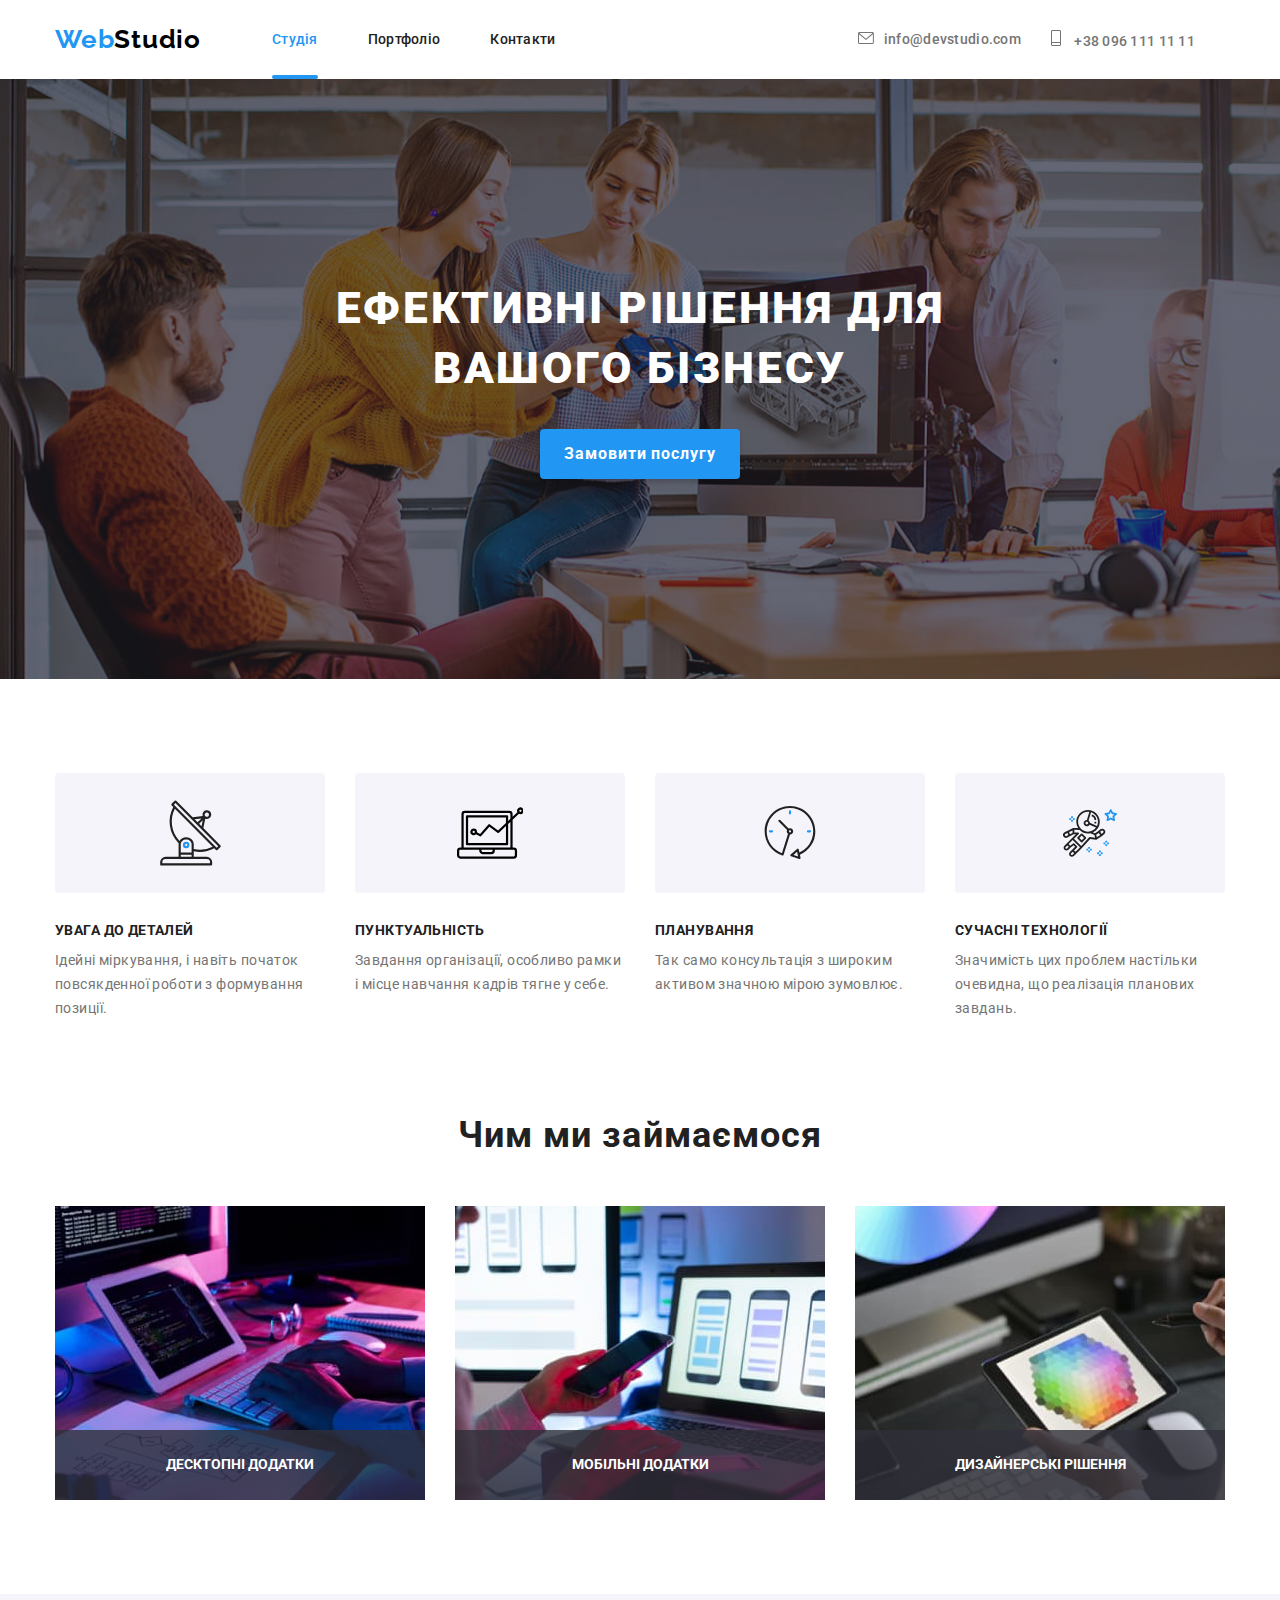
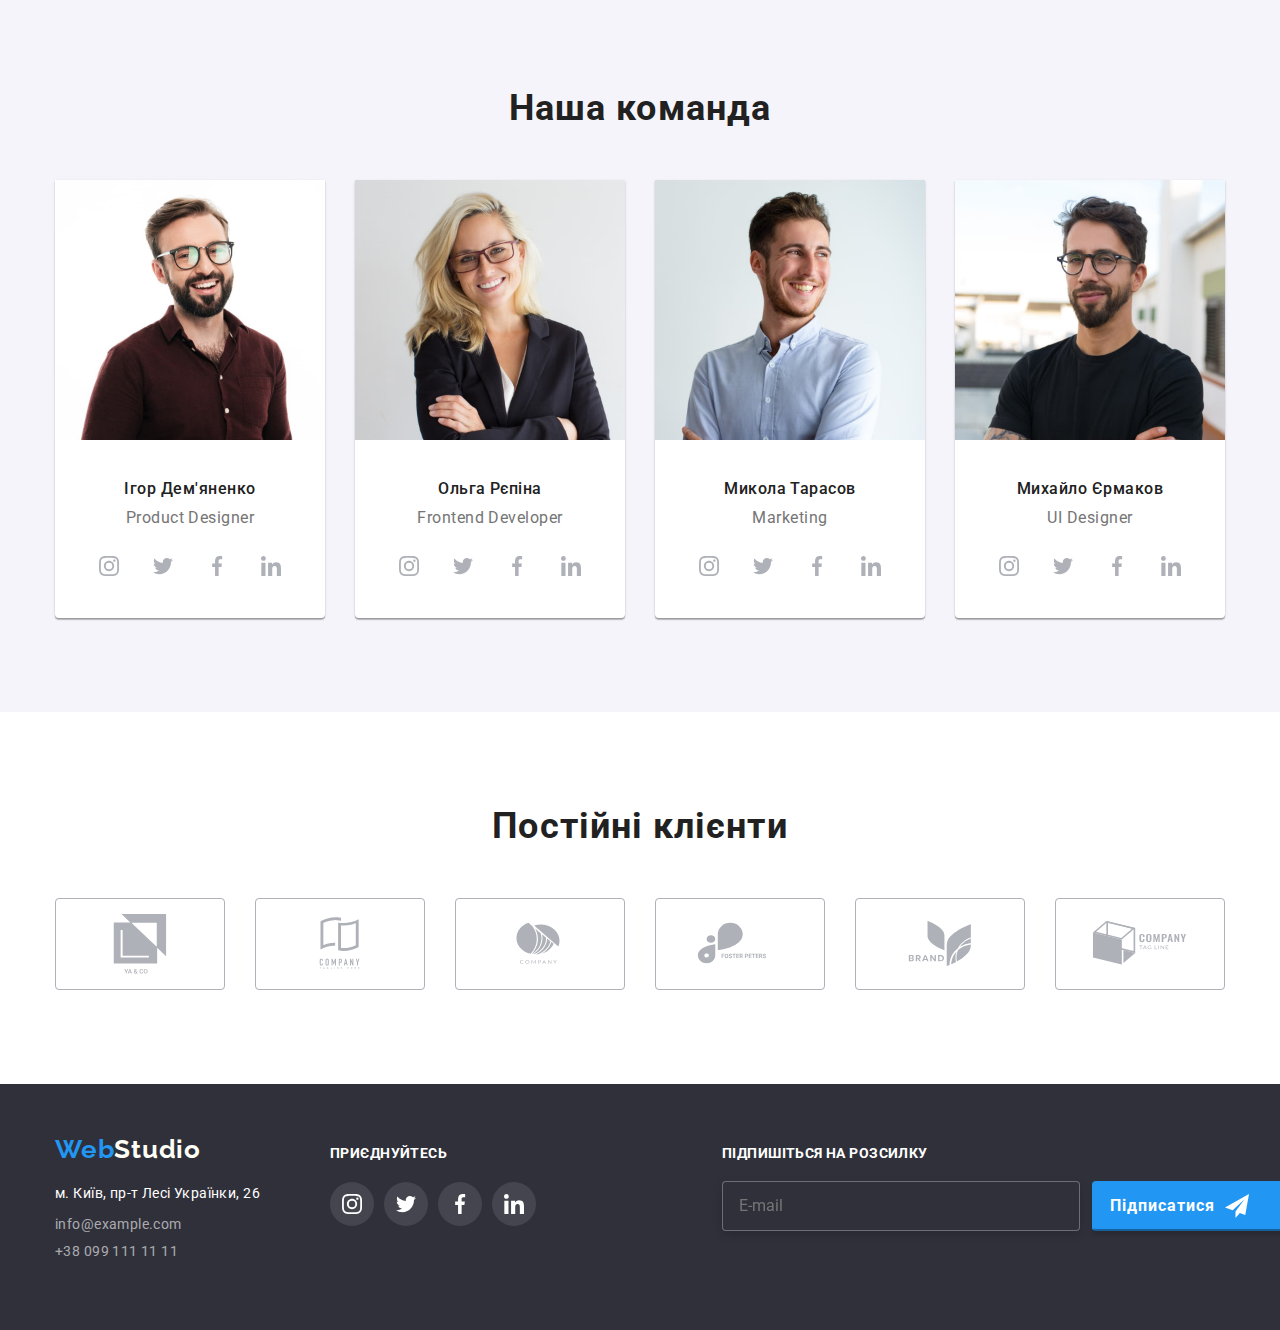
==== commit 77956f79: "Add files via upload" ====
--- a/index.html
+++ b/index.html
@@ -21,10 +21,16 @@
             <a href=""  class="logo">
                 <span class="logotipe">Web</span><span class="logotipp">Studio</span> 
             </a>
-            <ul class="menu-li">
-                <li class="menu-item"><a class="menu-li" href="./index.html">Студия</a></li>
-                <li class="menu-item"><a class="menu-li" href="./portfolio.html">Портфолио</a></li>
-                <li class="menu-item"><a class="menu-li" href="">Контакты</a></li>
+            <ul class="menu-li-1">
+                <li class="menu-item">
+                    <a class="menu-li current link" href="./index.html">Студія</a>
+                </li>
+                <li class="menu-item">
+                    <a class="menu-li link" href="./portfolio.html">Портфоліо</a>
+                </li>
+                <li class="menu-item">
+                    <a class="menu-li link" href="">Контакти</a>
+                </li>
             </ul>
            </nav>
            <ul class="contact">
@@ -55,8 +61,8 @@
         <main>
             <!--HERO-->
             <section class="hero">
-               <h1 class="page-title">Эффективные решения для вашего бизнеса</h1>
-               <button  class="modal-btn" type="button">Заказать услугу</button>
+               <h1 class="page-title">Ефективні рішення для вашого бізнесу</h1>
+               <button  class="modal-btn" type="button" data-modal-open>Замовити послугу</button>
             </section> 
          <section class="text1">
             <h2 hidden> Наши достоинства</h2>
@@ -69,8 +75,8 @@
                         <use href="./images/svg1/symbol-defs.svg#icon-antenna"></use>
                     </svg>
                     </div>
-                    <h3 class="rel">Внимание к деталям</h3>
-                    <p class="tel">Идейные соображения, а также начало повседневной работы по формированию позиции.</p>
+                    <h3 class="rel">УВАГА ДО ДЕТАЛЕЙ</h3>
+                    <p class="tel">Ідейні міркування, і навіть початок повсякденної роботи з формування позиції.</p>
                 </li>
                 <li class="ol-rel-tel">
                     <div class="satellite">
@@ -78,8 +84,8 @@
                             <use href="./images/svg1/symbol-defs.svg#icon-vector"></use>
                         </svg>
                         </div>
-                    <h3 class="rel">Пунктуальность</h3>
-                    <p class="tel">Задача организации, в особнности же рамки и место обучения кадров влечет за собой.</p>
+                    <h3 class="rel">ПУНКТУАЛЬНІСТЬ</h3>
+                    <p class="tel">Завдання організації, особливо рамки і місце навчання кадрів тягне у себе.</p>
                 </li>
                 <li class="ol-rel-tel">
                     <div class="satellite">
@@ -87,8 +93,8 @@
                             <use href="./images/svg1/symbol-defs.svg#icon-lock"></use>
                         </svg>
                         </div>
-                    <h3 class="rel">Планирование</h3>
-                    <p class="tel">Равным образом консультация с широким активом в значительной степени обуславливает.</p>
+                    <h3 class="rel">ПЛАНУВАННЯ</h3>
+                    <p class="tel">Так само консультація з широким активом значною мірою зумовлює.</p>
                 </li>
                 <li class="ol-rel-tel">
                     <div class="satellite">
@@ -96,24 +102,33 @@
                             <use href="./images/svg1/symbol-defs.svg#icon-astronaut"></use>
                         </svg>
                         </div>
-                    <h3 class="rel">Современные технологии</h3>
-                    <p class="tel">Значимость этих проблем настолько очевидна, что реализация плановых заданий.</p>
+                    <h3 class="rel">СУЧАСНІ ТЕХНОЛОГІЇ</h3>
+                    <p class="tel">Значимість цих проблем настільки очевидна, що реалізація планових завдань.</p>
                 </li>
             </ul>
             </div>
             </section>
             <section class="photoss">
                 <div class="container">
-                <h2 class="work">Чем мы занимаемся</h2>
+                <h2 class="work">Чим ми займаємося</h2>
                 <ul class="cont-photo">
                     <li class="photo1">
+                        <div class="photo-div-p">
                     <img src="./images/whatarewedoing/list.jpg" alt="пишет письмо" width="370"  height="294"/>
+                    <p class="photo-p">Десктопні додатки</p>
+                        </div>
                     </li>
                     <li class="photo2">
+                        <div class="photo-div-p">
                     <img src="./images/whatarewedoing/nout.jpg" alt="работает на ноутбуке" width="370"  height="294"/>
+                    <p class="photo-p">Мобільні додатки</p>
+                        </div>
                     </li>
                     <li class="photo3">
+                        <div class="photo-div-p">
                     <img src="./images/whatarewedoing/pl.jpg" alt="работает на плашете" width="370"  height="294"/>
+                    <p class="photo-p">Дизайнерські рішення</p>
+                        </div>
                     </li>
                 </ul>
                 </div>
@@ -127,7 +142,7 @@
                     <li class="employes-card">
                         <img src="./images/ourteam/img-3.jpg" alt="фото Игорь Демьяненко" width="270" height="260"/>
                         <div class="name-position">
-                        <h3 class="suptitle">Игорь Демьяненко</h3>
+                        <h3 class="suptitle">Ігор Дем'яненко</h3>
                          <p  class="suptitles" lang="en">Product Designer</p>
                          <ul class="social-list">
                          <li class="social-list-item">
@@ -163,7 +178,7 @@
                     </li>
                     <li class="employes-card"><img src="./images/ourteam/img-4.jpg" alt="фото Ольга Репина" width="270"  height="260"/>
                          <div class="name-position">
-                        <h3 class="suptitle">Ольга Репина</h3>
+                        <h3 class="suptitle">Ольга Рєпіна</h3>
                          <p  class="suptitles" lang="en">Frontend Developer</p>
                          <ul class="social-list">
                             <li class="social-list-item">
@@ -199,7 +214,7 @@
                     </li>
                     <li class="employes-card"><img src="./images/ourteam/img-5.jpg" alt="фото Николай Тарасов " width="270" height="260"/>
                         <div class="name-position">
-                        <h3 class="suptitle">Николай Тарасов</h3>
+                        <h3 class="suptitle">Микола Тарасов</h3>
                         <p  class="suptitles" lang="en">Marketing</p>
                         <ul class="social-list">
                             <li class="social-list-item">
@@ -236,7 +251,7 @@
                     <li class="employes-card">
                         <img src="./images/ourteam/img-6.jpg" alt="фото Михаил Ермаков" width="270" height="260"/>
                          <div class="name-position">
-                        <h3 class="suptitle">Михаил Ермаков</h3>
+                        <h3 class="suptitle">Михайло Єрмаков</h3>
                          <p  class="suptitles" lang="en">UI Designer</p>
                          <ul class="social-list">
                             <li class="social-list-item">
@@ -276,7 +291,7 @@
             </section>
             <section class="section">
                 <div class="container">
-                    <h2 class="client-title">Постоянные клиенты</h2>
+                    <h2 class="client-title">Постійні клієнти</h2>
                     <ul class="client-list list">
                         <li class="client-item">
                             <a href="" class="client-link">
@@ -336,12 +351,12 @@
         <!--FOOTER-->
         <footer class="footer">
                 <div class="container log">
-                    <div class=""
+                    <div class="logogo"
                 <a class="logo-footer"  href="">
                     <span class="logotipe">Web</span><span class="logotips">Studio</span> 
                 </a>
                 <address>
-                        <p class="cl13" href="">г. Киев, пр-т Леси Украинки, 26</p>
+                        <p class="cl13" href="">м. Київ, пр-т Лесі Українки, 26</p>
                 <ul class="list">
                     <li class="cl2">
                         <a class="cl" href="mailto:info@example.com">info@example.com </a>
@@ -353,26 +368,26 @@
             </address>
             </div>
             <div class="social-network">
-                <h3 class="soc-foot-h3">присоединяйтесь</h3>
+                <h3 class="soc-foot-h3">приєднуйтесь</h3>
                 <div class="ссс">
                 <ul class="social-list-footer">
                     <li class="social-list-items">
                         <a href="" class="social-link-footer">
-                            <svg class="soc-icon-footer" width="20" hight="20">
+                            <svg class="soc-icon-footer" width="20" height="20">
                                 <use href="./images/svg1-2-3/symbol-defs.svg#icon-instagram-2"></use>
                             </svg>
                         </a>
                     </li>
                     <li class="social-list-items">
                         <a href="" class="social-link-footer">
-                            <svg class="soc-icon-footer" width="20" hight="20">
+                            <svg class="soc-icon-footer" width="20" height="20">
                                 <use href="./images/svg1-2-3/symbol-defs.svg#icon-twitter-1"></use>
                             </svg>
                         </a>
                     </li>
                     <li class="social-list-items">
                         <a href="" class="social-link-footer">
-                            <svg class="soc-icon-footer" width="20" hight="20">
+                            <svg class="soc-icon-footer" width="20" height="20">
                                 <use href="./images/svg1-2-3/symbol-defs.svg#icon-facebook-1"></use>
                             </svg>
                         </a>
@@ -380,7 +395,7 @@
                 
                 <li class="social-list-items">
                     <a href="" class="social-link-footer">
-                        <svg class="soc-icon-footer" width="20" hight="20">
+                        <svg class="soc-icon-footer" width="20" height="20">
                             <use href="./images/svg1-2-3/symbol-defs.svg#icon-linkedin-1"></use>
                         </svg>
                     </a>
@@ -388,8 +403,119 @@
               </ul>
              </div>
                 </div>
+               <div class="form-footer-div-1">
+                <form class="form-footer">
+                    <div class="label-div-footer">
+                    <p class="label-span-footer">Підпишіться на розсилку</p>
+
+                    <input 
+                      type="text"
+                      name="user_maill"
+                      pattern="^([a-z0-9_-]+\.)*[a-z0-9_-]+@[a-z0-9_-]+(\.[a-z0-9_-]+)*\.[a-z]{2,6}$"
+                      class="label-input-footer"
+                      placeholder="E-mail"
+                      required
+
+                    />
+                   </div>
+                   <div class="button-div-podpis">
+                   <button type="submit" class="button-podpis">
+                    <p class="podpis"> Підписатися</p>
+                    <svg class="button-svg-podpis">
+                        <use href="./images/footer-podpis-svg/symbol-defs.svg#icon-tellegram"></use>
+                    </svg>
+                   </button>
+                   </div>
+                </form>
+            </div>
                 </div>
+          
         </footer>
       <!--FOOTER-->
+  <!---------------------------------MODAL-WIND-->
+    <div class="bacdrop is-hidden"data-modal>
+        <div class="modall-btm">
+            <p class="h22">Залиште свої дані, ми вам передзвонимо</p>
+        <form class="modal-btm-form"> 
+        <label class="modal-btm-name">
+            <p class="modal-name">Ім'я</p>
+            <div class="modal-btm-div">
+            <input 
+            type="text"
+            name="user_name"
+            class="input-btm"
+            placeholder="" 
+           
+            required 
+            pattern="^[a-zA-Za-яА-ЯіІїЇ]+"
+            minlength="2"
+            />
+        <svg class="modal-btm-spann">
+            <use href="./images/modal-wind-ikon/symbol-defs.svg#icon-men"></use>
+        </svg>
+        </div>
+        </label>
+        <label class="modal-btm-phone">
+            <p class="modal-phone">Телефон</p>
+            <div class="modal-btm-div">
+            <input 
+            type="tel" 
+            class="input-btm" 
+            placeholder="" 
+            name="user_phone"
+            required
+            pattern="[0-9]{3}-[0-9]{2}-[0-9]{2}"
+            title="XXX-XXX-XX-XX"
+            />
+                <svg class="modal-btm-spann">
+                    <use href="./images/modal-wind-ikon/symbol-defs.svg#icon-phone"></use>
+                </svg>
+        </div>
+        </label>
+        <label class="modal-btm-maill">
+            <p class="modal-maill">Пошта</p>
+            <div class="modal-btm-div">
+            <input 
+            type="email" 
+            class="input-btm" 
+            placeholder="" 
+            name="user_maill"
+            required
+            pattern="^([a-z0-9_-]+\.)*[a-z0-9_-]+@[a-z0-9_-]+(\.[a-z0-9_-]+)*\.[a-z]{2,6}$"
+            />
+                <svg class="modal-btm-spann">
+                    <use href="./images/modal-wind-ikon/symbol-defs.svg#icon-maill"></use>
+                </svg>
+        </div>
+        </label>
+        <label>
+        <p class="modal-phone">Коментар</p>
+        <textarea name="use_massege" class="modal-btm-coment" placeholder="Введіть текст"></textarea> 
+        </label>
+          <button type="button" class="modall-btm-button" data-modal-close>
+                <svg class="modall-close-btn" width="11" height="11">
+                    <use href="./images/svg1-2-3/symbol-defs.svg#icon-cloes-modalsvg"></use>
+                </svg>
+            </button>
+            <div class="umowa-zgody">
+        <label  form="user_polic" class="zgoda">
+                <input type="checkbox" class="input-zgody"/> 
+                <span class="span-zgody">
+                    <svg class="svg-zgody" width="11" height="8"></svg>
+                </span>
+                <p class="text-modal-footer">Погоджуюся з розсилкою та приймаю 
+                <a href="#" class="umowa">Умови договору</a>
+                </p>
+        </label>
+            </div>
+            <button type="submit" class="modall-btm-submit">
+                <span class="modall-btm-b2-span">Відправити</span>
+            </bytton>
+        </div>
+        </form>
+          
+    </div>
+  <!---------------------------------/MODAL-WIND-->
+  <script src="./js/modal.js"></script>
     </body>
 </html>--- a/css/styles.css
+++ b/css/styles.css
@@ -15,6 +15,7 @@
     margin-right: auto;
     padding-left: 15px;
     padding-right: 15px;
+   
 }
 
 .section {
@@ -53,6 +54,10 @@
     display: block;
 }
 
+button {
+    cursor: pointer;
+}
+
 /*======================================HEADER*/
 
 .page-header {
@@ -60,6 +65,7 @@
     border: #ececec;
     padding-top: 24px;
     padding-bottom: 24px;
+
 }
     .page-header-container {
         display: flex;
@@ -93,7 +99,7 @@
         margin-right: 50px;
     }
     
-    .menu-li {
+    .menu-li-1 {
         display: flex;
         align-items: center;
     }
@@ -136,14 +142,22 @@
     font-size: 14px;
     line-height: 1.14;
     letter-spacing: 0.02em;
-    margin-left: auto;
+
     
     color:var(--text-color);
+    transition: color 250ms cubic-bezier(0.4, 0, 0.2, 1);
+    position: relative;
+    display: block;
+    cursor: pointer;
+
+   
     }
     .menu-li:hover,
     .menu-li:focus {
         color: var(--knob-color);
     }
+
+    
     .contact-phoun-number {
         display: flex;
         flex-direction: row-reverse;
@@ -175,6 +189,7 @@
         line-height: 1.14;
         letter-spacing: 0.02em;
         color: #757575;
+        transition: color 250ms cubic-bezier(0.4, 0, 0.2, 1);
     }
     .contact-phoun-number {
         display: flex;
@@ -210,6 +225,43 @@
 
 .contact-m {
     margin-right: 30px;
+}
+
+
+.current::after {
+    position: absolute;
+    content: '';
+    left: 0;
+    bottom: 0;
+    border-radius: 2px;
+    width: 100%;
+    height: 4px;
+    background-color: var(--text-color);
+    border-radius: 2px;
+    transition:  var(--transition-knob-color);
+    bottom: -33px;
+    transform: translate(0%, 750%);
+    
+}
+
+.menu-li.current::after{
+    position: absolute;
+    display: block;
+    bottom: -1px;
+    height: 4px;
+    width: 100%;
+    background-color: var(--knob-color);
+    border-radius: 2px;
+    
+    
+}
+
+.current {
+    color:var(--knob-color)
+}
+
+.menu-li:hover::after {
+    background-color:var(--text-color);
 }
 /*======================================/HEADER*/
 /*--------------------------------------HERO--*/
@@ -276,6 +328,13 @@
    
    width: 200px;
    height: 50px;
+   border: 0;
+   transition: 250ms cubic-bezier(0.4, 0, 0.2, 1);
+}
+
+.modal-btn:hover {
+    background: #188CE8;
+    box-shadow: 0px 4px 4px rgba(0, 0, 0, 0.15);
 }
 
 .satellite {
@@ -360,31 +419,46 @@
     height: 92px;
     border: 1px solid #AFB1B8;
     border-radius: 4px;
+    transition: 250ms cubic-bezier(0.4, 0, 0.2, 1);
 }
 
 .client-icon {
     width: 106px;
     height: 60px;
     fill: #AFB1B8;
-}
-
-.client-item:hover .client-icon,
-.client-item:focus .client-icon{
+    transition: 250ms cubic-bezier(0.4, 0, 0.2, 1);
+}
+
+.client-link:hover .client-icon,
+.client-link:focus .client-icon{
     fill:#2196F3;
 }
 
 .client-link:hover,
 .client-link:focus {
-    fill:#2196F3;
-    border: 1px solid var(--accent-color);
-    border-radius: 4px;
-}
-
-.client-item:hover, 
-.client-item:focus {
-    fill: var(--mail-color);
-    border: 1px solid #188CE8;
-}
+    border-color: #2196F3;
+}
+
+.photo-div-p {
+    position: relative;
+}
+.photo-p {
+    position: absolute;
+    display: flex;
+    justify-content: center;
+    align-items: center;
+    font-size: 14px;
+    width: 100%;
+    height: 70px;
+    bottom: 0;
+    background: rgba(47, 48, 58, 0.8);
+    font-weight: 700;
+    line-height: 1.14;
+    text-transform: uppercase;
+    color: var(--whitey-color);
+}
+
+    
 /*-----------------------------------/HERO--*/
 
  /*----------------------------------ABOUT--*/
@@ -448,10 +522,12 @@
     height: 44px;
     border-radius: 50%;
     background-color: #FFFFFF;
+    transition: 250ms cubic-bezier(0.4, 0, 0.2, 1);
 }
 
 .social-list-icon {
     fill: #AFB1B8;
+    
 }
 
 .social-list-link:hover  .social-list-icon,
@@ -537,6 +613,10 @@
     padding-bottom: 60px;
     background: #2F303A;
     
+}
+
+.logogo {
+    flex-shrink: 0;
 }
 .log {
     display: flex;
@@ -652,6 +732,7 @@
     border-radius: 50%;
     justify-content: center;
     align-items: center;
+    transition: 250ms cubic-bezier(0.4, 0, 0.2, 1);
 }
 
 .social-link-footer :hover
@@ -669,6 +750,354 @@
     background-color: #2196F3; 
 }
 
-
-
-/*---------------------------------/FOOTER--*/+.label-span-footer {
+    font-family: 'Roboto', sans-serif;
+font-style: normal;
+font-weight: 700;
+font-size: 14px;
+line-height: 16px;
+letter-spacing: 0.03em;
+text-transform: uppercase;
+
+color: #FFFFFF;
+margin-bottom: 20px;
+
+}
+.form-footer-div-1 {
+    margin-left: 93px;
+}
+.form-footer  {
+    display: flex;
+    margin-left: 93px;
+    -webkit-box-align: end;
+    -ms-flex-align: end;
+    align-items: flex-end;
+}
+
+.label-input-footer {
+    width: 358px;
+    height: 50px;
+    border: 1px solid rgba(255, 255, 255, 0.3);
+filter: drop-shadow(0px 4px 4px rgba(0, 0, 0, 0.15));
+border-radius: 4px;
+background-color: #2F303A;
+color: #F5F4FA;
+transition: 250ms cubic-bezier(0.4, 0, 0.2, 1);
+padding-left: 16px;
+
+}
+
+.label-input-footer:focus {
+    outline: none;
+    border-color: var(--whitey-color);
+}
+
+
+.button-div-podpis {
+    margin-left: 12px;
+}
+
+.button-podpis {
+width: 200px;
+height: 50px;
+cursor: pointer;
+
+background: #2196F3;
+box-shadow: 0px 4px 4px rgba(0, 0, 0, 0.15);
+border-radius: 4px;
+border-color: #2196F3;
+display: inline-flex;
+align-items: center;
+
+}
+
+.podpis {
+    font-family: 'Roboto', sans-serif;
+font-weight: 700;
+font-size: 16px;
+line-height: 1.87;
+
+letter-spacing: 0.06em;
+
+color:var(--whitey-color);
+margin: 10px;
+
+}
+
+.button-svg-podpis {
+    width: 24px;
+    height: 24px;
+    fill: var(--whitey-color);
+}
+
+/*---------------------------------/FOOTER--*/
+
+/*-------------------------------------------MODAL-WIND*/
+.bacdrop {
+    position: fixed;
+    z-index: 100;
+    top: 0;
+    left: 0;
+    width: 100%;
+    height: 100%;
+   
+    background: rgba(0, 0, 0, 0.2);
+    transition: opacity 250ms cubic-bezier(0.4, 0, 0.2, 1), visibility 250ms cubic-bezier(0.4, 0, 0.2, 1);
+}
+
+.bacdrop.is-hidden {
+    opacity: 0;
+    visibility: hidden;
+    pointer-events: none;
+}
+.modall-btm {
+    position: absolute;
+    top: 50%;
+    left: 50%;
+    transform: translate(-50%, -50%);
+    padding: 40px;
+    width: 528px;
+    height: 581px;
+    background-color: #FFFFFF;
+}
+
+.modall-btm-button:hover .modall-close-btn, 
+.modall-btm-button:focus .modall-close-btn{
+ fill: #2196F3;
+ transition: 250ms cubic-bezier(0.4, 0, 0.2, 1);
+ 
+}
+
+.modall-btm-button{
+    position: absolute;
+    top: 8px;
+    right: 8px;
+    display: flex;
+    justify-content: center;
+    align-items: center;
+    width: 30px;
+    height: 30px;
+    border-radius: 50%;
+    background: #FFFFFF;
+    border: 1px solid rgba(0, 0, 0, 0.1);
+    padding: 0%;
+}
+
+.modal-btm-form {
+    margin-top: 12px;
+}
+
+.h22 {
+    font-family: 'Roboto', sans-serif;
+font-style: normal;
+font-weight: 700;
+font-size: 20px;
+line-height: 23px;
+text-align: center;
+letter-spacing: 0.03em;
+
+color: #212121;
+
+}
+
+
+.modal-name,
+.modal-phone,
+.modal-maill,
+.modal-coment {
+    display: flex;
+    font-family: 'Roboto', sans-serif;
+font-style: normal;
+font-size: 12px;
+line-height: 1.17;
+padding-bottom: 4px;
+letter-spacing: 0.01em;
+
+color: #757575;
+
+}
+
+.modal-btm-name,
+.modal-btm-phone,
+.modal-btm-maill,
+.modal-btm-coment {
+margin-bottom: 10px;
+
+}
+
+.modal-btm-coment {
+    width: 100%;
+    height: 120px;
+    padding: 12px;
+    padding-left: 16px;
+    padding-right: 16px;
+    resize: none;
+    transition: border-color 250ms cubic-bezier(0.4, 0, 0.2, 1);
+    border: 1px solid rgba(33, 33, 33, 0.2);
+    border-radius: 4px;
+}
+
+.modal-btm-coment:focus {
+    outline: none;
+    border-color: var(--knob-color);
+}
+
+
+
+.input-btm {
+    width: 448px;
+    height: 40px;
+    left: 576px;
+    top: 314px;
+    border: 1px solid rgba(33, 33, 33, 0.2);
+border-radius: 4px;
+margin-bottom: 10px;
+padding-left: 42px;
+transition: border-color 250ms cubic-bezier(0.4, 0, 0.2, 1);
+}
+
+.input-btm:focus {
+    outline: none;
+    border-color: var(--knob-color);
+}
+.input-btm:focus +.modal-btm-spann {
+    fill: var(--knob-color);
+}
+.input-btm-s {
+    width: 448px;
+    height: 120px;
+    left: 576px;
+    top: 314px;
+    border: 1px solid rgba(33, 33, 33, 0.2);
+border-radius: 4px;
+}
+.text-modal-footer {
+    font-family: 'Roboto', sans-serif;
+font-weight: 400;
+font-size: 14px;
+line-height: 2.0;
+letter-spacing: 0.03em;
+
+color: #757575;
+
+}
+
+.modal-icon-icon {
+    color: #212121;
+}
+
+.zgoda {
+display: flex;
+justify-content: center;
+align-items: center;
+}
+
+.input-zgody {
+    width: 1px;  
+    height: 1px; 
+     margin: -1px;  
+     border: 0;  
+     padding: 0;  
+     white-space: nowrap;  
+     clip-path: inset(100%);  
+     clip: rect(0 0 0 0);  
+     overflow: hidden;  
+     position: absolute;
+}
+
+.span-zgody {
+    display: flex;
+    width: 15px;
+    height: 15px;
+    border: 2px solid #212121; 
+    border-radius: 2px;
+    margin-right: 7px;
+    align-items: center;
+   
+    
+}
+.input-zgody:checked + .span-zgody {
+    background-color: #2196F3;
+    color: #F5F4FA;
+    background-image: url(../images/modal-wind-ikon/symbol-defs.svg#icon-gal);
+    background-position: center;
+    background-size: contain;
+    background-origin: border-box;
+}
+
+.svg-zgody {
+    fill: #FFFFFF;
+    border: 0.2px solid #FFFFFF;
+}
+
+.umowa {
+    color: #188CE8;
+    text-decoration: underline;
+}
+.modall-btm-submit {
+    width: 200px;
+height: 50px;
+left: 700px;
+top: 712px;
+
+background: #2196F3;
+border-radius: 4px;
+margin-top: 30px;
+
+margin-left: 100px;
+border-color: var(--knob-color);
+}
+
+.modall-btm-submit:hover, 
+.modall-btm-submit:focus{
+    background: #188CE8;
+    transition: 250ms cubic-bezier(0.4, 0, 0.2, 1);
+} 
+
+
+
+.modall-btm-b2-span {
+    font-family: 'Roboto';
+font-style: normal;
+font-weight: 700;
+font-size: 16px;
+line-height: 30px;
+/* identical to box height, or 188% */
+text-align: center;
+letter-spacing: 0.06em;
+color: #FFFFFF;
+}
+
+.input-zgody {
+    width: 16px;
+    height: 15px;
+    margin-right: 7px;
+
+}
+
+.umowa-zgody {
+    margin-top: 5px;
+}
+
+.modal-btm-spann {
+    display: block;
+    width: 12px;
+    height: 12px;
+    color: #212121;
+    position: absolute;
+    top: 50%;
+    left: 12px;
+    transform: translate(0%,-90%);
+    transition: 250ms cubic-bezier(0.4, 0, 0.2, 1)
+}
+.modal-btm-spann:focus {
+    fill: var(--knob-color);
+    transition: 250ms cubic-bezier(0.4, 0, 0.2, 1)
+}
+
+
+.modal-btm-div {
+    position: relative;
+}
+
+/*-------------------------------------------/MODAL-WIND*/
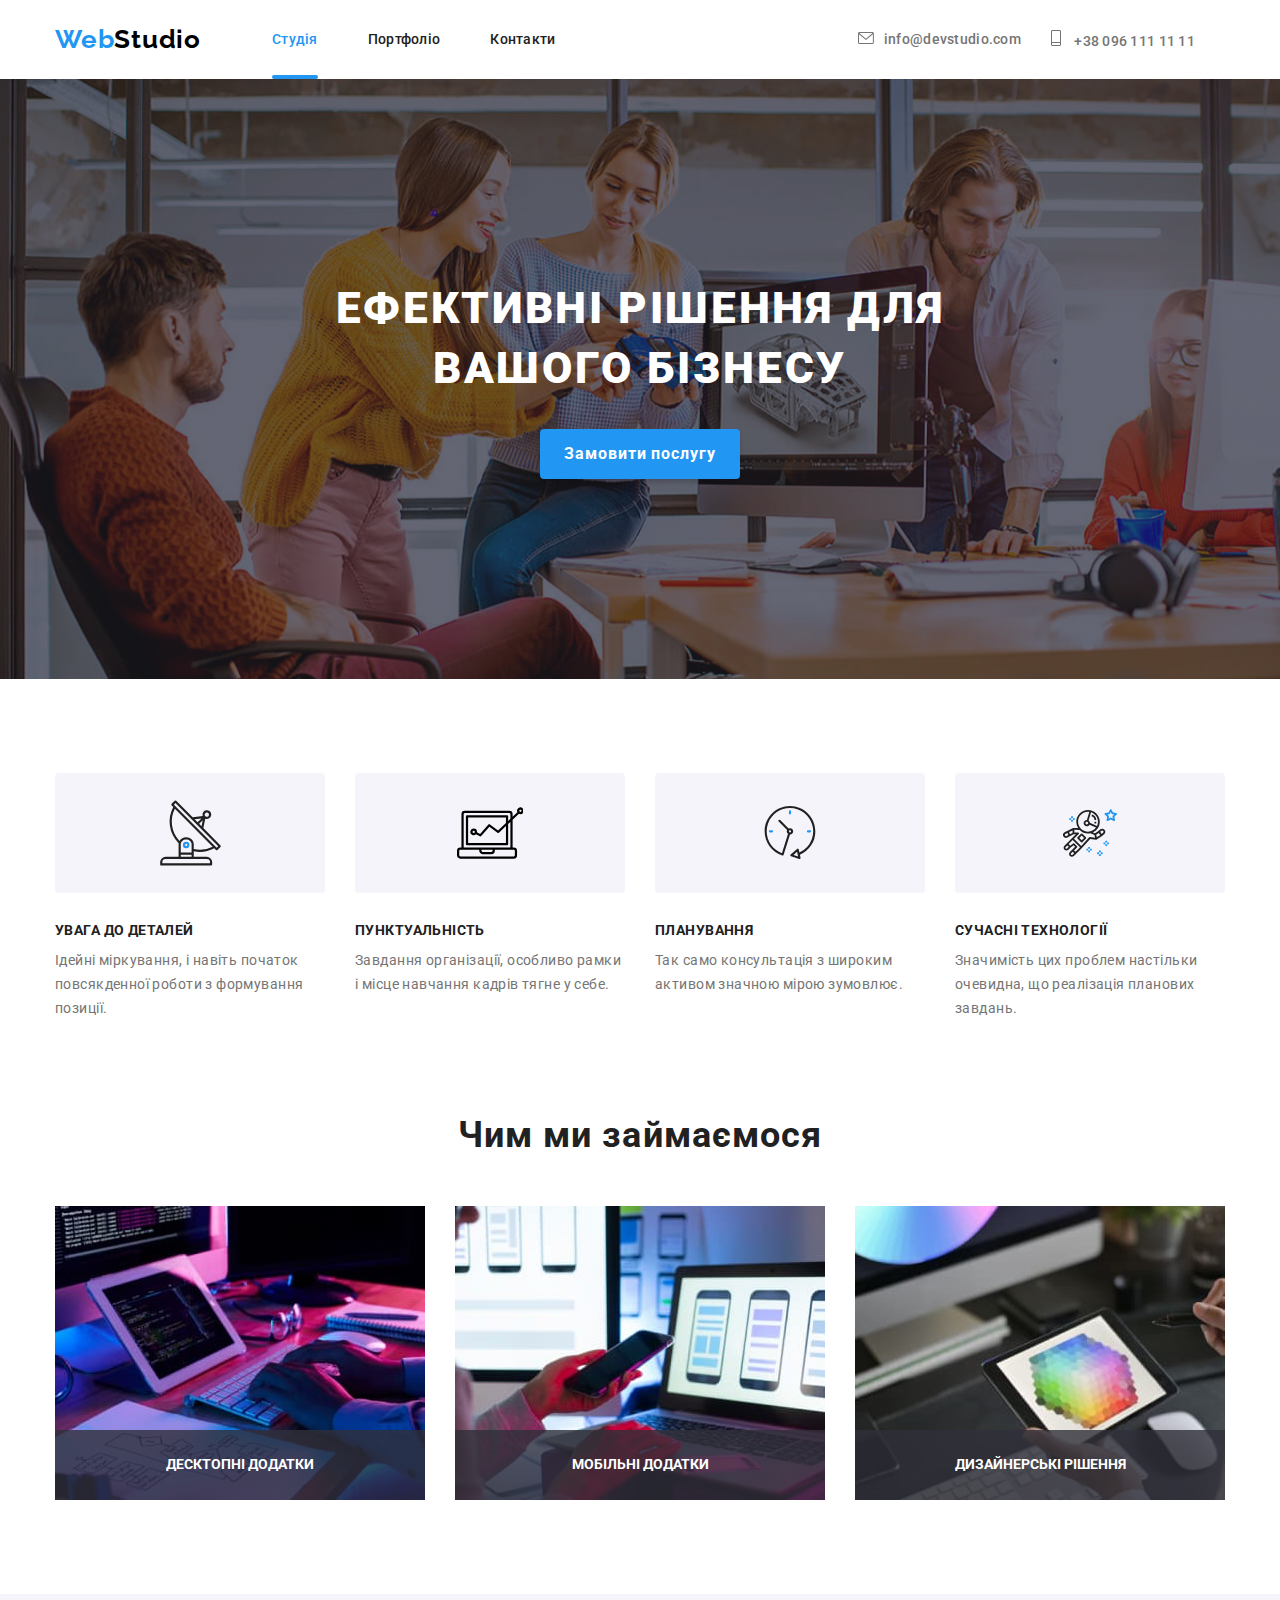
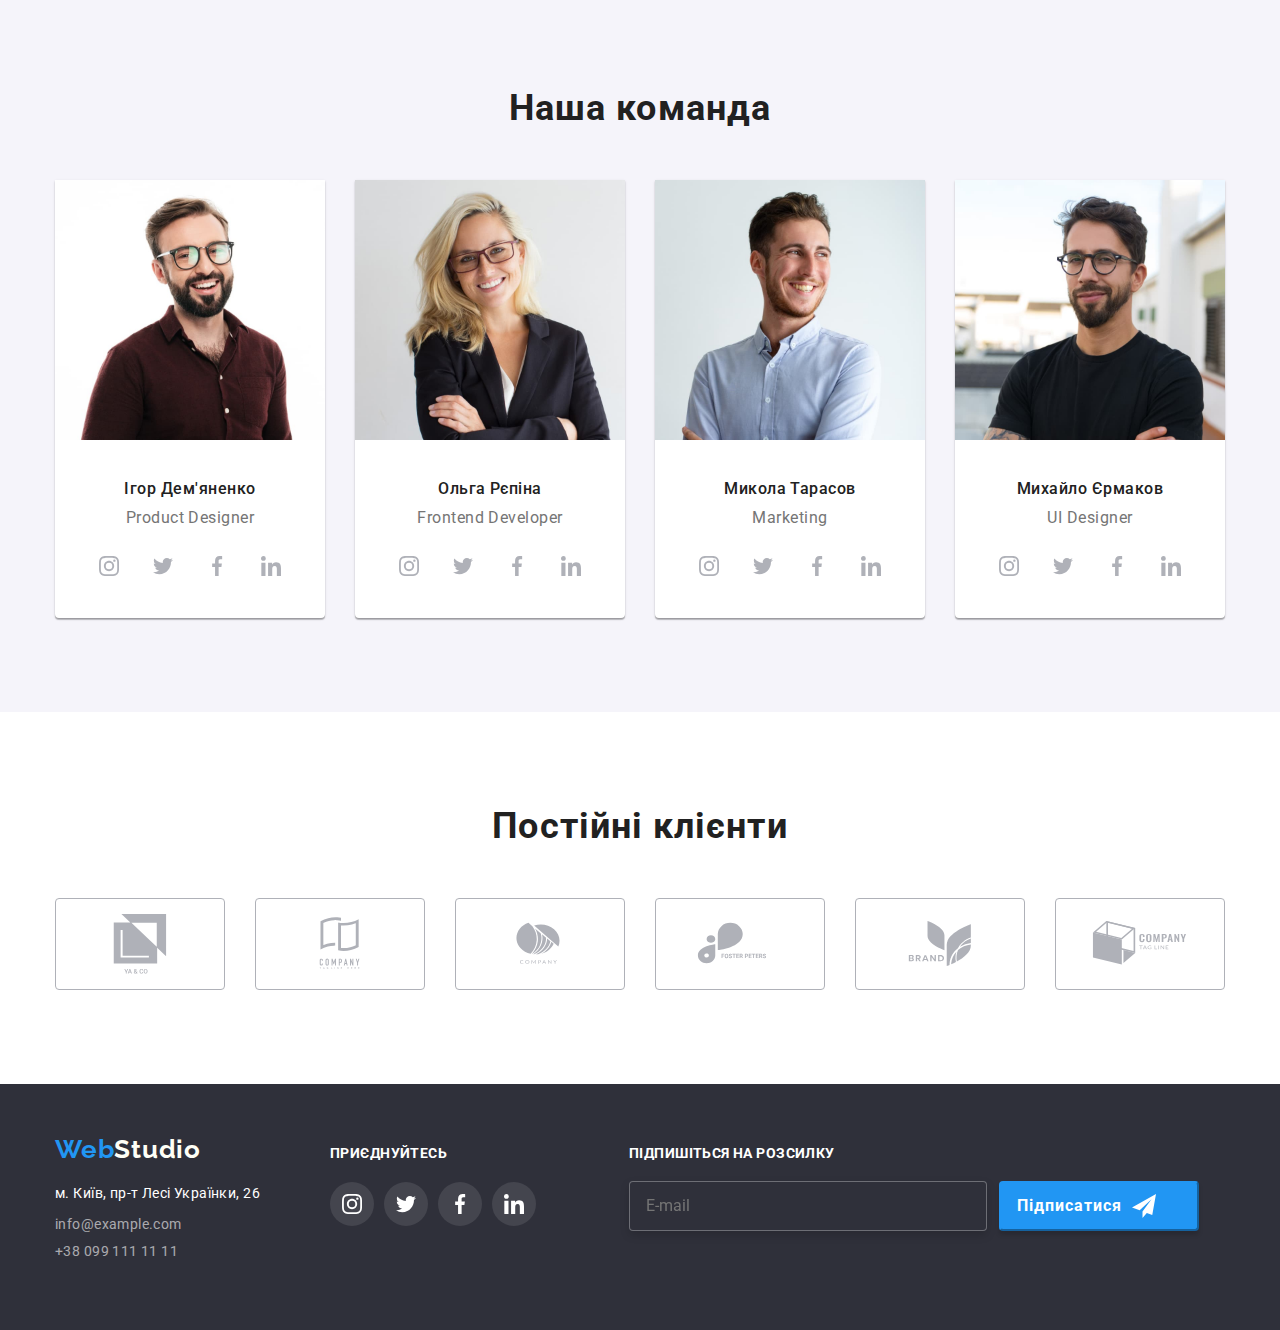
==== commit 7b6b5d87: "Add files via upload" ====
--- a/index.html
+++ b/index.html
@@ -501,7 +501,9 @@
         <label  form="user_polic" class="zgoda">
                 <input type="checkbox" class="input-zgody"/> 
                 <span class="span-zgody">
-                    <svg class="svg-zgody" width="11" height="8"></svg>
+                    <svg class="svg-zgody" width="11px" height="8px">
+                        <use href="./images/footer-podpis-svg/symbol-defs.svg#icon-gal"></use>
+                    </svg>
                 </span>
                 <p class="text-modal-footer">Погоджуюся з розсилкою та приймаю 
                 <a href="#" class="umowa">Умови договору</a>
--- a/css/styles.css
+++ b/css/styles.css
@@ -768,7 +768,6 @@
 }
 .form-footer  {
     display: flex;
-    margin-left: 93px;
     -webkit-box-align: end;
     -ms-flex-align: end;
     align-items: flex-end;
@@ -935,6 +934,12 @@
     transition: border-color 250ms cubic-bezier(0.4, 0, 0.2, 1);
     border: 1px solid rgba(33, 33, 33, 0.2);
     border-radius: 4px;
+font-size: 12px;
+line-height: 14px;
+letter-spacing: 0.01em;
+
+color: rgba(117, 117, 117, 0.5);
+
 }
 
 .modal-btm-coment:focus {
@@ -1009,7 +1014,7 @@
     display: flex;
     width: 15px;
     height: 15px;
-    border: 2px solid #212121; 
+    border: 1px solid #212121; 
     border-radius: 2px;
     margin-right: 7px;
     align-items: center;
@@ -1027,7 +1032,6 @@
 
 .svg-zgody {
     fill: #FFFFFF;
-    border: 0.2px solid #FFFFFF;
 }
 
 .umowa {
@@ -1037,15 +1041,13 @@
 .modall-btm-submit {
     width: 200px;
 height: 50px;
-left: 700px;
-top: 712px;
-
 background: #2196F3;
 border-radius: 4px;
 margin-top: 30px;
-
-margin-left: 100px;
 border-color: var(--knob-color);
+margin: auto;
+display: block;
+margin-top: 40px;
 }
 
 .modall-btm-submit:hover, 
